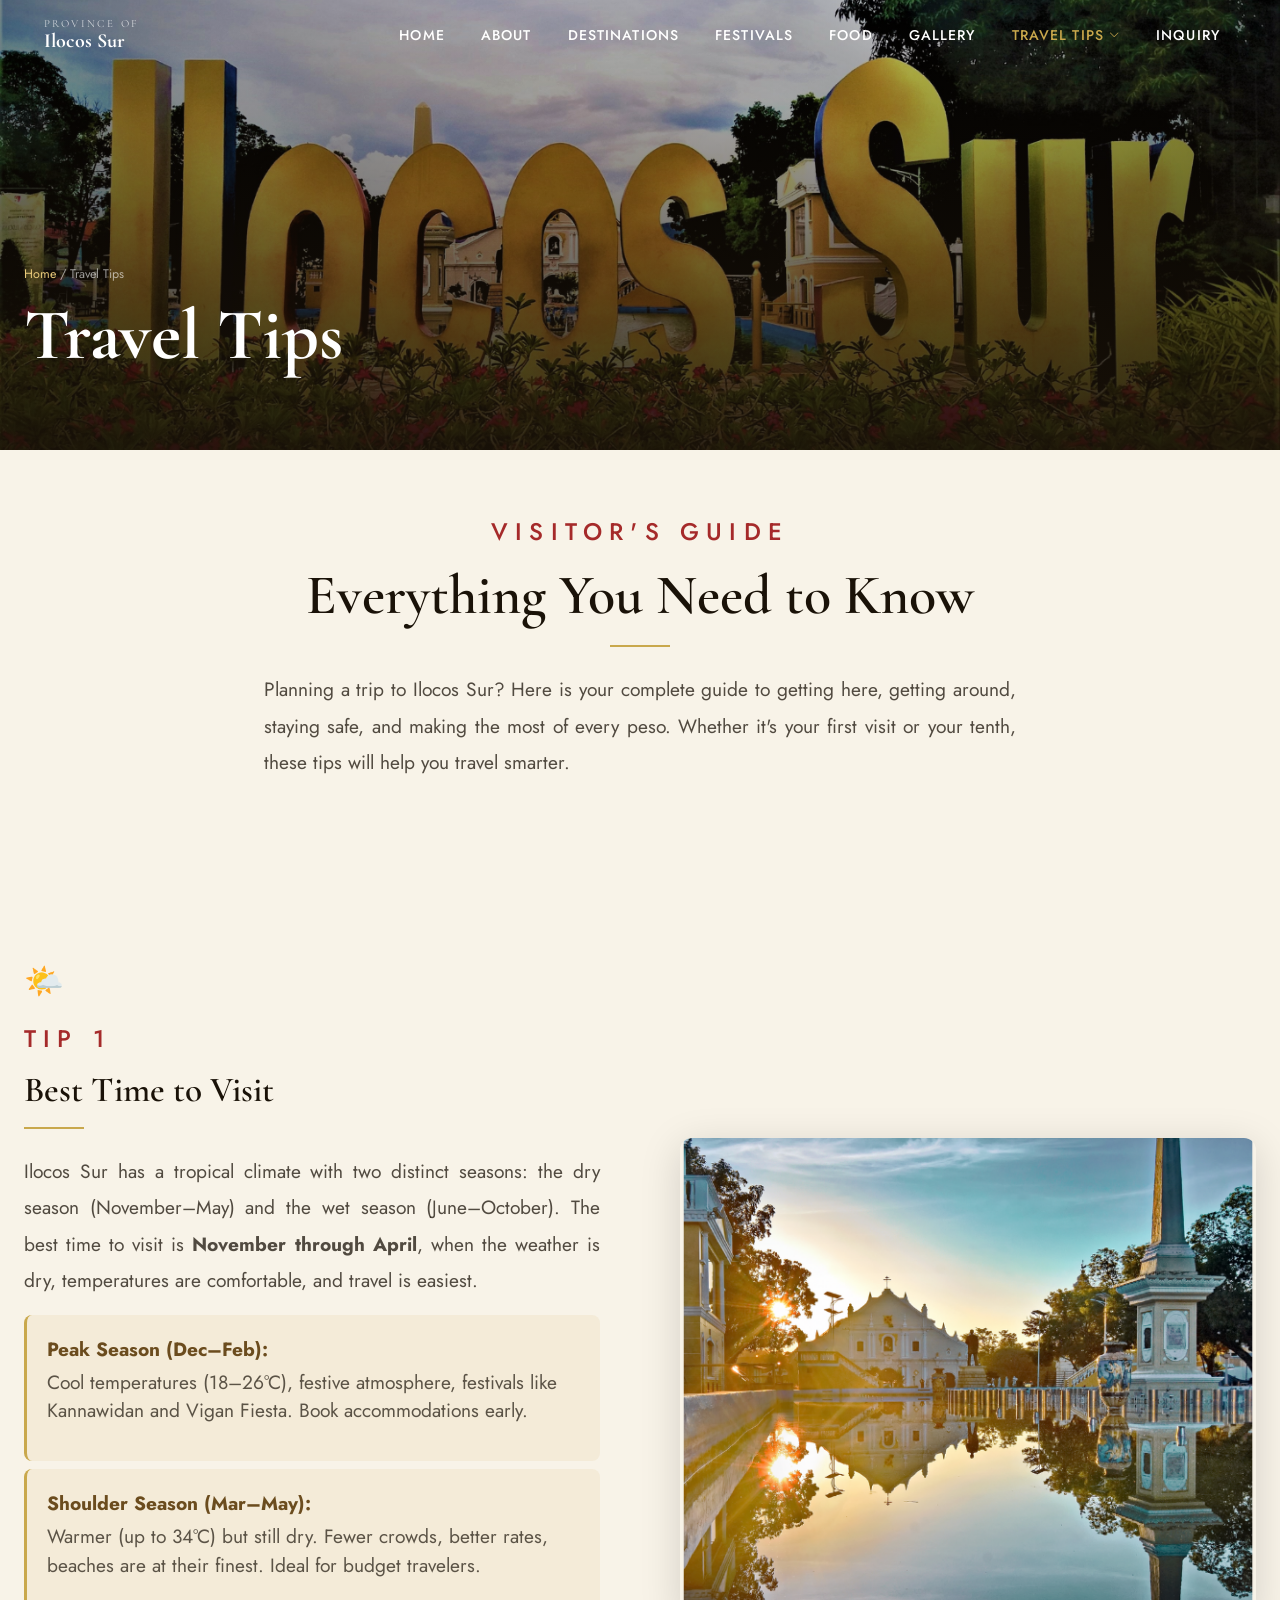
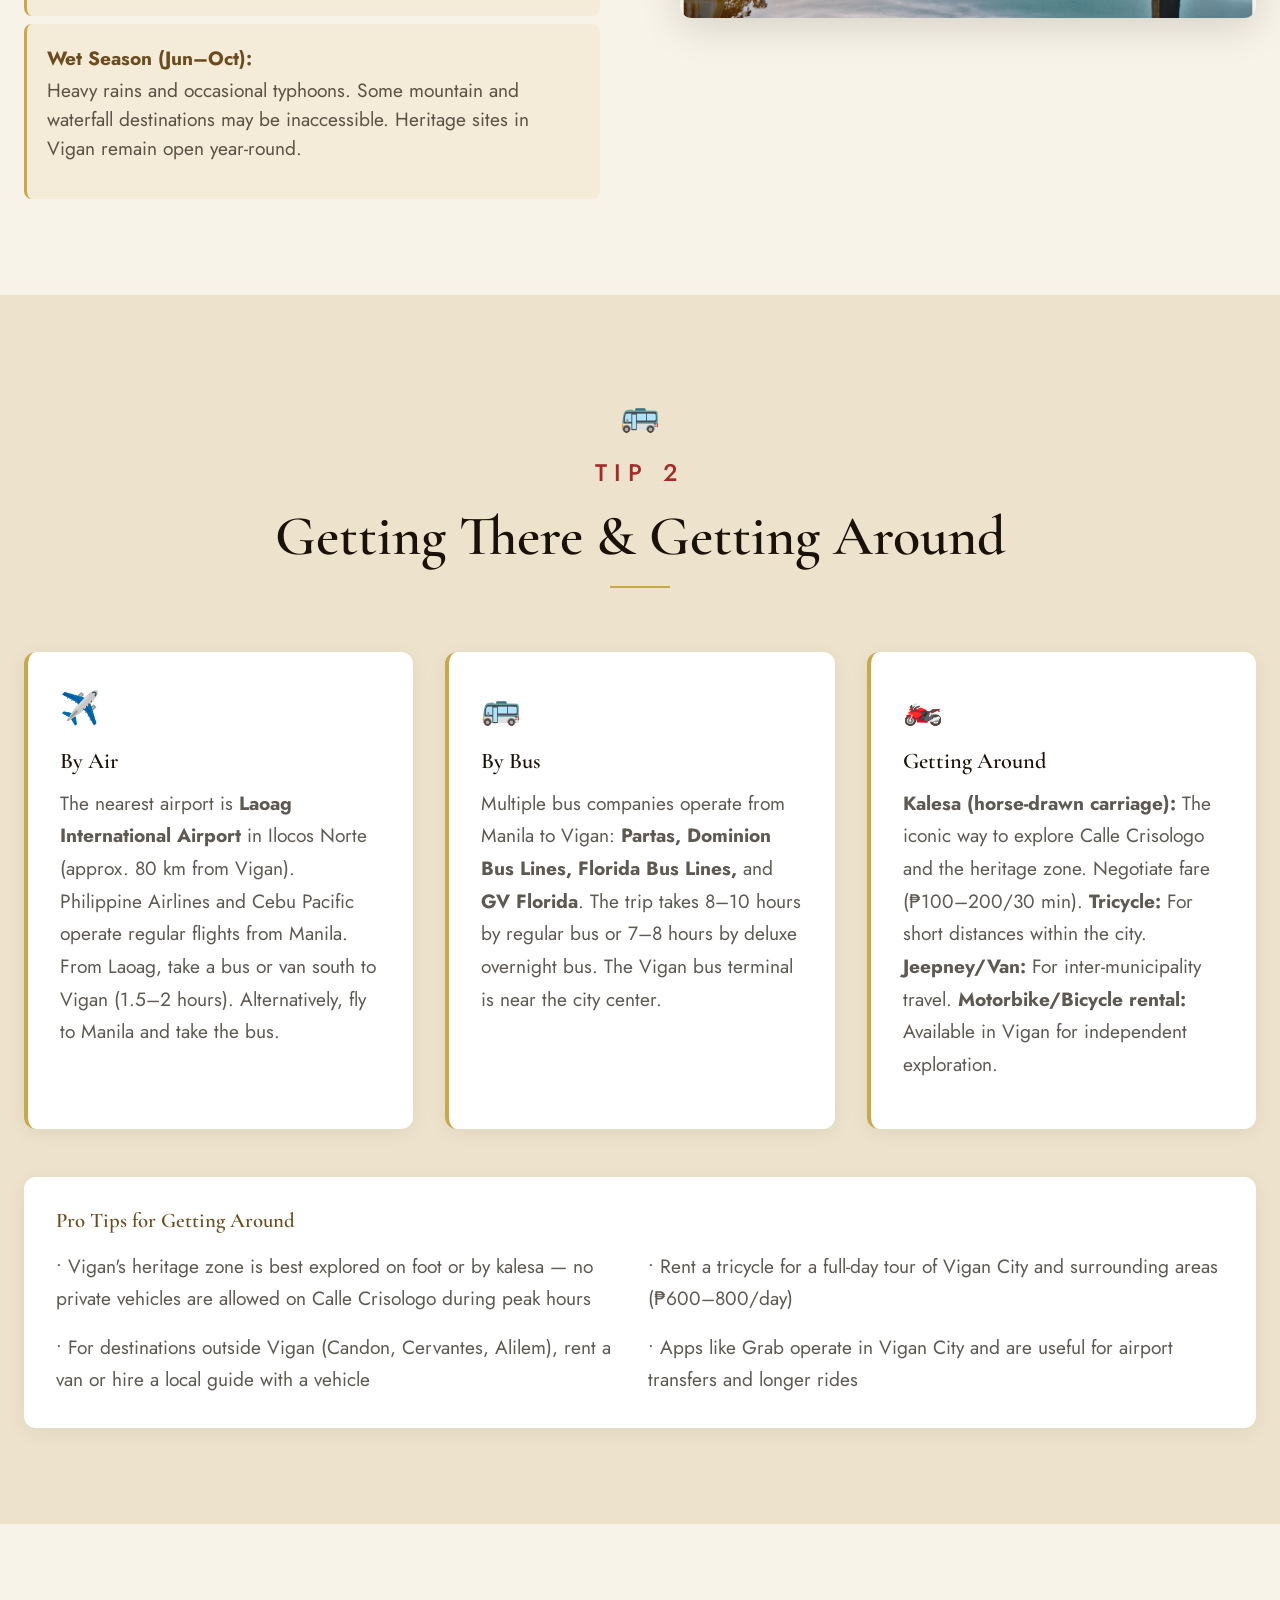
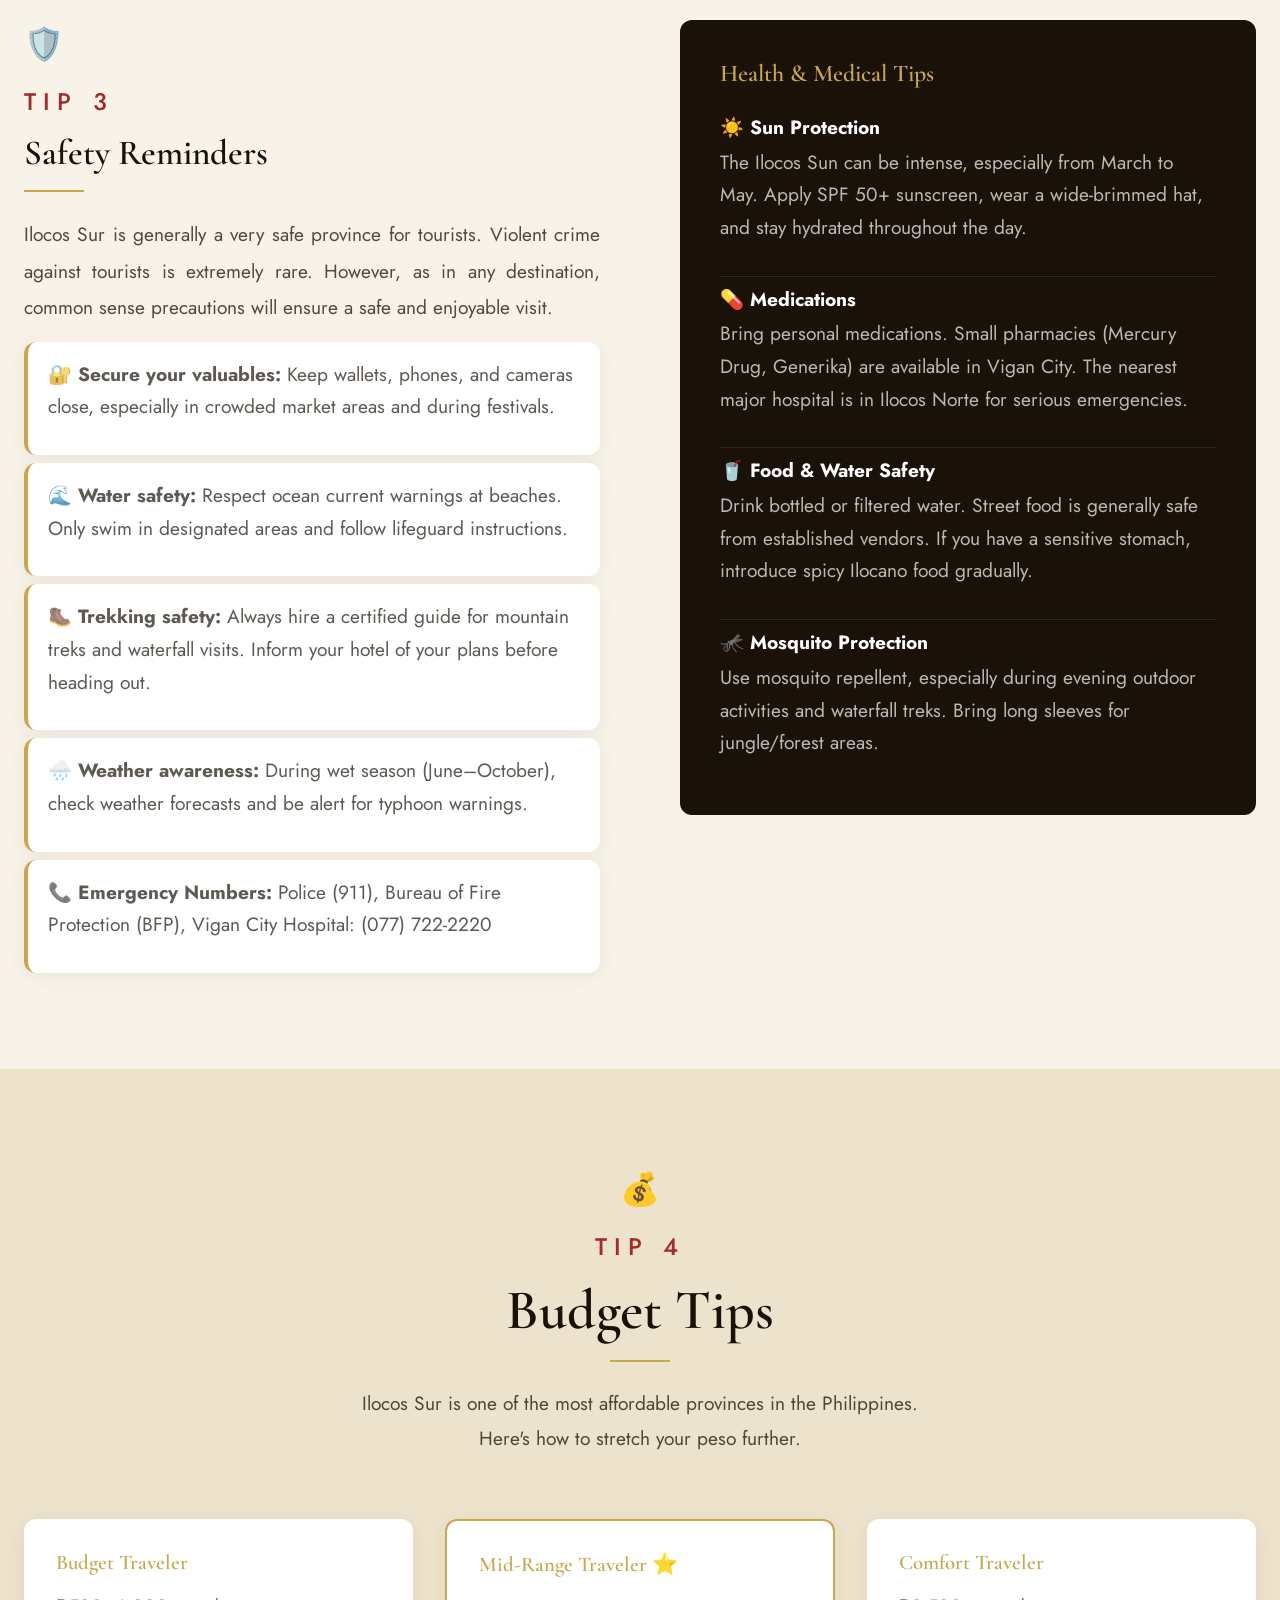
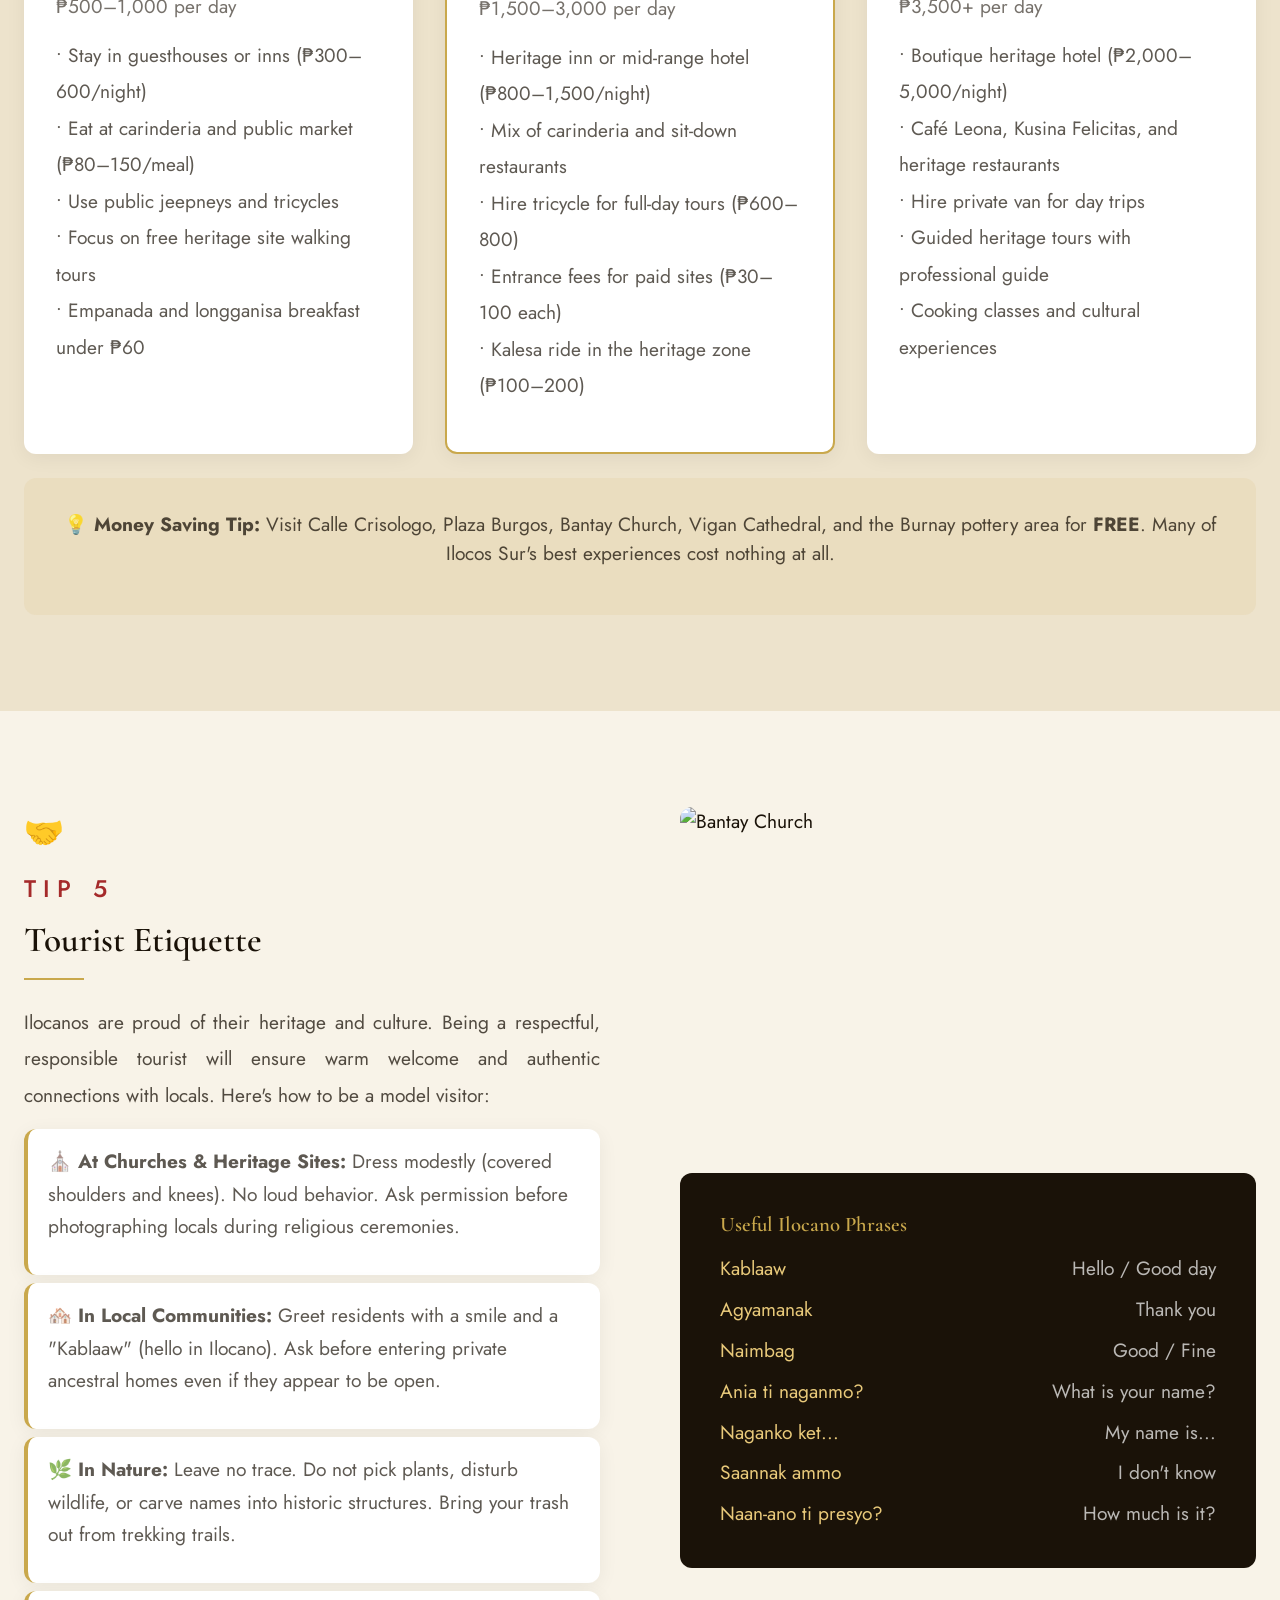
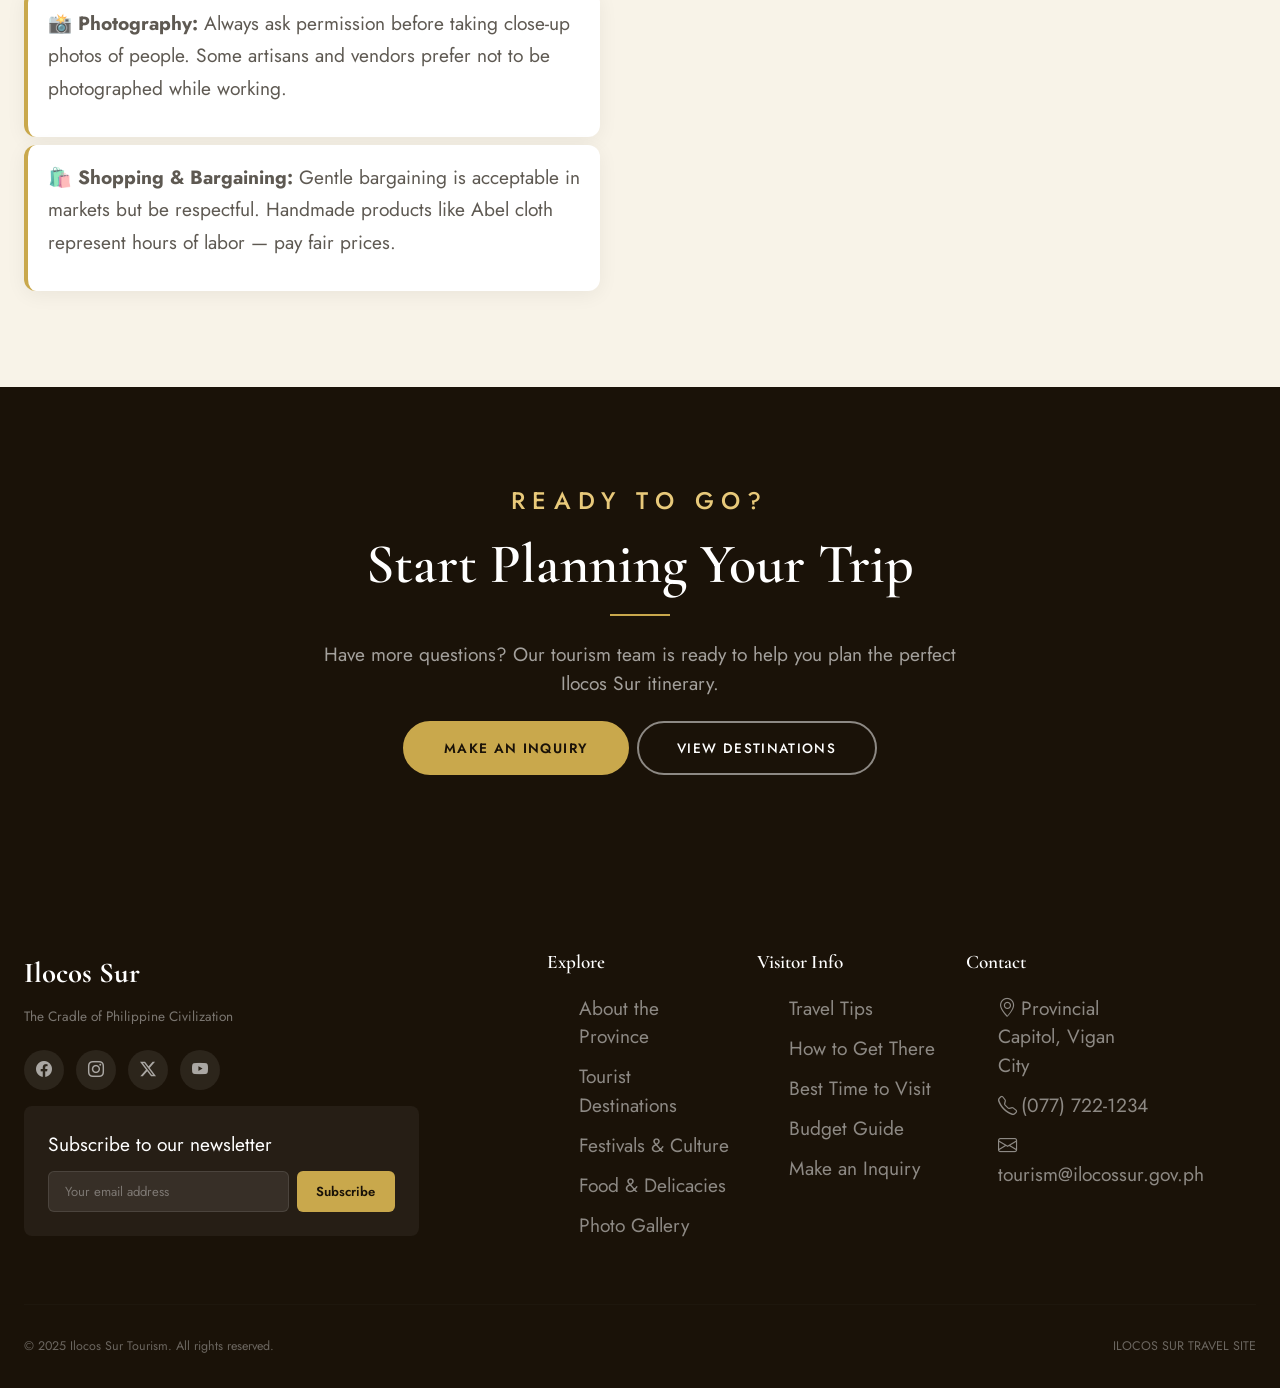
==== tips.html @ 6b186e4b "ilocos sur i love" ====
<!DOCTYPE html>
<html lang="en">
<head>
  <meta charset="UTF-8" />
  <meta name="viewport" content="width=device-width, initial-scale=1.0" />
  <title>Travel Tips — Ilocos Sur</title>
  <link rel="stylesheet" href="https://cdn.jsdelivr.net/npm/bootstrap@5.3.3/dist/css/bootstrap.min.css" />
  <link rel="stylesheet" href="https://cdn.jsdelivr.net/npm/bootstrap-icons@1.11.3/font/bootstrap-icons.min.css" />
  <link rel="stylesheet" href="css/style.css" />
</head>
<body>

  <div id="preloader">
    <div class="preloader-inner">
      <div class="preloader-logo">ILOCOS SUR</div>
      <div class="preloader-bar"><div class="preloader-fill"></div></div>
    </div>
  </div>

  <nav class="navbar-main scrolled">
    <div class="container-fluid">
      <a href="index.html" class="navbar-brand-wrap">
        <div class="nav-logo-text">
          <div class="province">Province of</div>
          <div class="name">Ilocos Sur</div>
        </div>
      </a>
      <div class="nav-links" id="nav-links">
        <div class="nav-item"><a href="index.html" class="nav-link">Home</a></div>
        <div class="nav-item"><a href="about.html" class="nav-link">About</a></div>
        <div class="nav-item"><a href="destinations.html" class="nav-link">Destinations</a></div>
        <div class="nav-item"><a href="festivals.html" class="nav-link">Festivals</a></div>
        <div class="nav-item"><a href="food.html" class="nav-link">Food</a></div>
        <div class="nav-item"><a href="gallery.html" class="nav-link">Gallery</a></div>
        <div class="nav-item">
          <a href="tips.html" class="nav-link active">Travel Tips <i class="bi bi-chevron-down nav-icon"></i></a>
          <div class="nav-dropdown">
            <a href="#best-time" class="nav-dropdown-item">Best Time to Visit</a>
            <a href="#transport" class="nav-dropdown-item">Transportation</a>
            <a href="#safety" class="nav-dropdown-item">Safety Reminders</a>
            <a href="#budget" class="nav-dropdown-item">Budget Tips</a>
            <a href="#etiquette" class="nav-dropdown-item">Tourist Etiquette</a>
          </div>
        </div>
        <div class="nav-item"><a href="inquiry.html" class="nav-link">Inquiry</a></div>
      </div>
      <button class="navbar-toggler" id="nav-toggler"><span></span><span></span><span></span></button>
    </div>
  </nav>
  <div class="nav-overlay" id="nav-overlay"></div>

  <div class="page-hero">
    <div class="page-hero-bg" style="background-image:url('images/travel.png')"></div>
    <div class="page-hero-overlay"></div>
    <div class="page-hero-content container">
      <div class="breadcrumb-nav"><a href="index.html">Home</a> / Travel Tips</div>
      <h1 class="page-hero-title">Travel Tips</h1>
    </div>
  </div>

  <section class="section-sm section-cream">
    <div class="container centered max-800 reveal">
      <p class="section-eyebrow">Visitor's Guide</p>
      <h2 class="section-title">Everything You Need to Know</h2>
      <div class="section-line"></div>
      <p class="body-text">
        Planning a trip to Ilocos Sur? Here is your complete guide to getting here, getting around, staying safe, and making the most of every peso. Whether it's your first visit or your tenth, these tips will help you travel smarter.
      </p>
    </div>
  </section>

  <section id="best-time" class="section section-cream">
    <div class="container">
      <div class="two-col two-col-wide">
        <div class="reveal">
          <div class="tip-icon">🌤️</div>
          <p class="section-eyebrow">Tip 1</p>
          <h2 class="section-title title-sm">Best Time to Visit</h2>
          <div class="section-line line-left"></div>
          <p class="body-text mb-3">
            Ilocos Sur has a tropical climate with two distinct seasons: the dry season (November–May) and the wet season (June–October). The best time to visit is <strong>November through April</strong>, when the weather is dry, temperatures are comfortable, and travel is easiest.
          </p>
          <div class="d-flex flex-column gap-2">
            <div class="season-item">
              <strong class="season-label">Peak Season (Dec–Feb):</strong>
              <p class="season-desc">Cool temperatures (18–26°C), festive atmosphere, festivals like Kannawidan and Vigan Fiesta. Book accommodations early.</p>
            </div>
            <div class="season-item">
              <strong class="season-label">Shoulder Season (Mar–May):</strong>
              <p class="season-desc">Warmer (up to 34°C) but still dry. Fewer crowds, better rates, beaches are at their finest. Ideal for budget travelers.</p>
            </div>
            <div class="season-item">
              <strong class="season-label">Wet Season (Jun–Oct):</strong>
              <p class="season-desc">Heavy rains and occasional typhoons. Some mountain and waterfall destinations may be inaccessible. Heritage sites in Vigan remain open year-round.</p>
            </div>
          </div>
        </div>
        <div class="reveal reveal-delay-1">
          <img src="images/heritage.png" alt="Vigan Heritage" class="card-img" style="height:480px">
        </div>
      </div>
    </div>
  </section>

  <section id="transport" class="section section-mid">
    <div class="container">
      <div class="section-header reveal">
        <div class="tip-icon">🚌</div>
        <p class="section-eyebrow">Tip 2</p>
        <h2 class="section-title">Getting There &amp; Getting Around</h2>
        <div class="section-line"></div>
      </div>
      <div class="grid-3 mb-5">
        <div class="tip-card reveal">
          <div class="tip-icon">✈️</div>
          <h4 class="tip-title">By Air</h4>
          <p class="tip-desc">The nearest airport is <strong>Laoag International Airport</strong> in Ilocos Norte (approx. 80 km from Vigan). Philippine Airlines and Cebu Pacific operate regular flights from Manila. From Laoag, take a bus or van south to Vigan (1.5–2 hours). Alternatively, fly to Manila and take the bus.</p>
        </div>
        <div class="tip-card reveal reveal-delay-1">
          <div class="tip-icon">🚌</div>
          <h4 class="tip-title">By Bus</h4>
          <p class="tip-desc">Multiple bus companies operate from Manila to Vigan: <strong>Partas, Dominion Bus Lines, Florida Bus Lines,</strong> and <strong>GV Florida</strong>. The trip takes 8–10 hours by regular bus or 7–8 hours by deluxe overnight bus. The Vigan bus terminal is near the city center.</p>
        </div>
        <div class="tip-card reveal reveal-delay-2">
          <div class="tip-icon">🏍️</div>
          <h4 class="tip-title">Getting Around</h4>
          <p class="tip-desc"><strong>Kalesa (horse-drawn carriage):</strong> The iconic way to explore Calle Crisologo and the heritage zone. Negotiate fare (₱100–200/30 min). <strong>Tricycle:</strong> For short distances within the city. <strong>Jeepney/Van:</strong> For inter-municipality travel. <strong>Motorbike/Bicycle rental:</strong> Available in Vigan for independent exploration.</p>
        </div>
      </div>
      <div class="pro-box reveal">
        <h4 class="pro-title">Pro Tips for Getting Around</h4>
        <div class="pro-grid">
          <div>• Vigan's heritage zone is best explored on foot or by kalesa — no private vehicles are allowed on Calle Crisologo during peak hours</div>
          <div>• Rent a tricycle for a full-day tour of Vigan City and surrounding areas (₱600–800/day)</div>
          <div>• For destinations outside Vigan (Candon, Cervantes, Alilem), rent a van or hire a local guide with a vehicle</div>
          <div>• Apps like Grab operate in Vigan City and are useful for airport transfers and longer rides</div>
        </div>
      </div>
    </div>
  </section>

  <section id="safety" class="section section-cream">
    <div class="container">
      <div class="two-col two-col-wide two-col-start">
        <div class="reveal">
          <div class="tip-icon">🛡️</div>
          <p class="section-eyebrow">Tip 3</p>
          <h2 class="section-title title-sm">Safety Reminders</h2>
          <div class="section-line line-left"></div>
          <p class="body-text mb-3">
            Ilocos Sur is generally a very safe province for tourists. Violent crime against tourists is extremely rare. However, as in any destination, common sense precautions will ensure a safe and enjoyable visit.
          </p>
          <div class="d-flex flex-column gap-2">
            <div class="tip-card tip-sm"><p class="body-text-sm"><strong>🔐 Secure your valuables:</strong> Keep wallets, phones, and cameras close, especially in crowded market areas and during festivals.</p></div>
            <div class="tip-card tip-sm"><p class="body-text-sm"><strong>🌊 Water safety:</strong> Respect ocean current warnings at beaches. Only swim in designated areas and follow lifeguard instructions.</p></div>
            <div class="tip-card tip-sm"><p class="body-text-sm"><strong>🥾 Trekking safety:</strong> Always hire a certified guide for mountain treks and waterfall visits. Inform your hotel of your plans before heading out.</p></div>
            <div class="tip-card tip-sm"><p class="body-text-sm"><strong>🌧️ Weather awareness:</strong> During wet season (June–October), check weather forecasts and be alert for typhoon warnings.</p></div>
            <div class="tip-card tip-sm"><p class="body-text-sm"><strong>📞 Emergency Numbers:</strong> Police (911), Bureau of Fire Protection (BFP), Vigan City Hospital: (077) 722-2220</p></div>
          </div>
        </div>
        <div class="reveal reveal-delay-1">
          <div class="dark-panel">
            <h4 class="panel-title">Health &amp; Medical Tips</h4>
            <div class="d-flex flex-column gap-2">
              <div class="health-item">
                <strong class="health-label">☀️ Sun Protection</strong>
                <p class="body-text-white mt-1">The Ilocos Sun can be intense, especially from March to May. Apply SPF 50+ sunscreen, wear a wide-brimmed hat, and stay hydrated throughout the day.</p>
              </div>
              <div class="health-item">
                <strong class="health-label">💊 Medications</strong>
                <p class="body-text-white mt-1">Bring personal medications. Small pharmacies (Mercury Drug, Generika) are available in Vigan City. The nearest major hospital is in Ilocos Norte for serious emergencies.</p>
              </div>
              <div class="health-item">
                <strong class="health-label">🥤 Food &amp; Water Safety</strong>
                <p class="body-text-white mt-1">Drink bottled or filtered water. Street food is generally safe from established vendors. If you have a sensitive stomach, introduce spicy Ilocano food gradually.</p>
              </div>
              <div class="health-item">
                <strong class="health-label">🦟 Mosquito Protection</strong>
                <p class="body-text-white mt-1">Use mosquito repellent, especially during evening outdoor activities and waterfall treks. Bring long sleeves for jungle/forest areas.</p>
              </div>
            </div>
          </div>
        </div>
      </div>
    </div>
  </section>

  <section id="budget" class="section section-mid">
    <div class="container">
      <div class="section-header reveal">
        <div class="tip-icon">💰</div>
        <p class="section-eyebrow">Tip 4</p>
        <h2 class="section-title">Budget Tips</h2>
        <div class="section-line"></div>
        <p class="section-desc">Ilocos Sur is one of the most affordable provinces in the Philippines. Here's how to stretch your peso further.</p>
      </div>
      <div class="grid-3 mb-4">
        <div class="budget-card reveal">
          <h4 class="budget-title">Budget Traveler</h4>
          <p class="budget-price">₱500–1,000 per day</p>
          <ul class="budget-list">
            <li>• Stay in guesthouses or inns (₱300–600/night)</li>
            <li>• Eat at carinderia and public market (₱80–150/meal)</li>
            <li>• Use public jeepneys and tricycles</li>
            <li>• Focus on free heritage site walking tours</li>
            <li>• Empanada and longganisa breakfast under ₱60</li>
          </ul>
        </div>
        <div class="budget-card budget-featured reveal reveal-delay-1">
          <h4 class="budget-title">Mid-Range Traveler ⭐</h4>
          <p class="budget-price">₱1,500–3,000 per day</p>
          <ul class="budget-list">
            <li>• Heritage inn or mid-range hotel (₱800–1,500/night)</li>
            <li>• Mix of carinderia and sit-down restaurants</li>
            <li>• Hire tricycle for full-day tours (₱600–800)</li>
            <li>• Entrance fees for paid sites (₱30–100 each)</li>
            <li>• Kalesa ride in the heritage zone (₱100–200)</li>
          </ul>
        </div>
        <div class="budget-card reveal reveal-delay-2">
          <h4 class="budget-title">Comfort Traveler</h4>
          <p class="budget-price">₱3,500+ per day</p>
          <ul class="budget-list">
            <li>• Boutique heritage hotel (₱2,000–5,000/night)</li>
            <li>• Café Leona, Kusina Felicitas, and heritage restaurants</li>
            <li>• Hire private van for day trips</li>
            <li>• Guided heritage tours with professional guide</li>
            <li>• Cooking classes and cultural experiences</li>
          </ul>
        </div>
      </div>
      <div class="gold-note reveal">
        <p><strong>💡 Money Saving Tip:</strong> Visit Calle Crisologo, Plaza Burgos, Bantay Church, Vigan Cathedral, and the Burnay pottery area for <strong>FREE</strong>. Many of Ilocos Sur's best experiences cost nothing at all.</p>
      </div>
    </div>
  </section>

  <section id="etiquette" class="section section-cream">
    <div class="container">
      <div class="two-col two-col-wide two-col-start">
        <div class="reveal">
          <div class="tip-icon">🤝</div>
          <p class="section-eyebrow">Tip 5</p>
          <h2 class="section-title title-sm">Tourist Etiquette</h2>
          <div class="section-line line-left"></div>
          <p class="body-text mb-3">
            Ilocanos are proud of their heritage and culture. Being a respectful, responsible tourist will ensure warm welcome and authentic connections with locals. Here's how to be a model visitor:
          </p>
          <div class="d-flex flex-column gap-2">
            <div class="tip-card tip-sm"><p class="body-text-sm"><strong>⛪ At Churches &amp; Heritage Sites:</strong> Dress modestly (covered shoulders and knees). No loud behavior. Ask permission before photographing locals during religious ceremonies.</p></div>
            <div class="tip-card tip-sm"><p class="body-text-sm"><strong>🏘️ In Local Communities:</strong> Greet residents with a smile and a "Kablaaw" (hello in Ilocano). Ask before entering private ancestral homes even if they appear to be open.</p></div>
            <div class="tip-card tip-sm"><p class="body-text-sm"><strong>🌿 In Nature:</strong> Leave no trace. Do not pick plants, disturb wildlife, or carve names into historic structures. Bring your trash out from trekking trails.</p></div>
            <div class="tip-card tip-sm"><p class="body-text-sm"><strong>📸 Photography:</strong> Always ask permission before taking close-up photos of people. Some artisans and vendors prefer not to be photographed while working.</p></div>
            <div class="tip-card tip-sm"><p class="body-text-sm"><strong>🛍️ Shopping &amp; Bargaining:</strong> Gentle bargaining is acceptable in markets but be respectful. Handmade products like Abel cloth represent hours of labor — pay fair prices.</p></div>
          </div>
        </div>
        <div class="reveal reveal-delay-1">
          <img src="images/bantay-church.jpg" alt="Bantay Church" class="card-img-sm mb-3" style="border-radius:var(--radius);height:350px;object-fit:cover;">
          <div class="dark-panel">
            <h4 class="panel-title-sm">Useful Ilocano Phrases</h4>
            <div class="phrase-grid">
              <div class="phrase-row"><span class="phrase-word">Kablaaw</span><span>Hello / Good day</span></div>
              <div class="phrase-row"><span class="phrase-word">Agyamanak</span><span>Thank you</span></div>
              <div class="phrase-row"><span class="phrase-word">Naimbag</span><span>Good / Fine</span></div>
              <div class="phrase-row"><span class="phrase-word">Ania ti naganmo?</span><span>What is your name?</span></div>
              <div class="phrase-row"><span class="phrase-word">Naganko ket...</span><span>My name is...</span></div>
              <div class="phrase-row"><span class="phrase-word">Saannak ammo</span><span>I don't know</span></div>
              <div class="phrase-row"><span class="phrase-word">Naan-ano ti presyo?</span><span>How much is it?</span></div>
            </div>
          </div>
        </div>
      </div>
    </div>
  </section>

  <section class="section section-dark">
    <div class="container centered max-700 reveal">
      <p class="section-eyebrow eyebrow-light">Ready to Go?</p>
      <h2 class="section-title title-white">Start Planning Your Trip</h2>
      <div class="section-line"></div>
      <p class="desc-white mb-4">Have more questions? Our tourism team is ready to help you plan the perfect Ilocos Sur itinerary.</p>
      <div class="d-flex gap-2 justify-content-center flex-wrap">
        <a href="inquiry.html" class="btn-gold">Make an Inquiry</a>
        <a href="destinations.html" class="btn-outline">View Destinations</a>
      </div>
    </div>
  </section>

  <footer class="footer">
    <div class="container">
      <div class="row g-4 mb-5">
        <div class="col-lg-4">
          <div class="footer-logo">Ilocos Sur</div>
          <p class="footer-tagline">The Cradle of Philippine Civilization</p>
          <div class="footer-social mb-3">
            <a href="https://www.facebook.com/ThePGIS1818/" aria-label="Facebook"><i class="bi bi-facebook"></i></a>
            <a href="https://www.instagram.com/explore/locations/256349588/welcome-to-ilocos-sur/" aria-label="Instagram"><i class="bi bi-instagram"></i></a>
            <a href="https://x.com/gmanews/status/1958445301339238575" aria-label="Twitter"><i class="bi bi-twitter-x"></i></a>
            <a href="https://www.youtube.com/@ThePGIS1818" aria-label="YouTube"><i class="bi bi-youtube"></i></a>
          </div>
          <div class="footer-newsletter">
            <p class="footer-newsletter-title">Subscribe to our newsletter</p>
            <div class="newsletter-form">
              <input type="email" class="newsletter-input" placeholder="Your email address">
              <button class="newsletter-btn">Subscribe</button>
            </div>
          </div>
        </div>
        <div class="col-6 col-lg-2 offset-lg-1">
          <h4 class="footer-heading">Explore</h4>
          <ul class="footer-links">
            <li><a href="about.html">About the Province</a></li>
            <li><a href="destinations.html">Tourist Destinations</a></li>
            <li><a href="festivals.html">Festivals &amp; Culture</a></li>
            <li><a href="food.html">Food &amp; Delicacies</a></li>
            <li><a href="gallery.html">Photo Gallery</a></li>
          </ul>
        </div>
        <div class="col-6 col-lg-2">
          <h4 class="footer-heading">Visitor Info</h4>
          <ul class="footer-links">
            <li><a href="tips.html">Travel Tips</a></li>
            <li><a href="tips.html#transport">How to Get There</a></li>
            <li><a href="tips.html#best-time">Best Time to Visit</a></li>
            <li><a href="tips.html#budget">Budget Guide</a></li>
            <li><a href="inquiry.html">Make an Inquiry</a></li>
          </ul>
        </div>
        <div class="col-lg-2">
          <h4 class="footer-heading">Contact</h4>
          <ul class="footer-links">
            <li><a href="#"><i class="bi bi-geo-alt me-1"></i>Provincial Capitol, Vigan City</a></li>
            <li><a href="tel:+637712234"><i class="bi bi-telephone me-1"></i>(077) 722-1234</a></li>
            <li><a href="mailto:tourism@ilocossur.gov.ph"><i class="bi bi-envelope me-1"></i>tourism@ilocossur.gov.ph</a></li>
          </ul>
        </div>
      </div>
      <hr class="footer-divider">
      <div class="footer-bottom">
        <span>© 2025 Ilocos Sur Tourism. All rights reserved.</span>
        <span>ILOCOS SUR TRAVEL SITE</span>
      </div>
    </div>
</footer>

  <button id="back-to-top"><i class="bi bi-arrow-up"></i></button>
  <script src="https://cdn.jsdelivr.net/npm/bootstrap@5.3.3/dist/js/bootstrap.bundle.min.js"></script>
  <script src="js/script.js"></script>
</body>
</html>
---- css/style.css ----
@import url('https://fonts.googleapis.com/css2?family=Cormorant+Garamond:ital,wght@0,300;0,400;0,600;0,700;1,300;1,400;1,700&family=Jost:wght@300;400;500;600&display=swap');

:root {
  --gold: #c9a84c;
  --gold-light: #e8c97a;
  --dark: #1a1208;
  --dark-mid: #2e2010;
  --cream: #f8f3e8;
  --cream-mid: #ede3cc;
  --brown: #6b4c1e;
  --white: #ffffff;
  --shadow: 0 8px 40px rgba(0,0,0,0.15);
  --radius: 12px;
  --transition: all 0.35s cubic-bezier(0.4, 0, 0.2, 1);
}

*, *::before, *::after { box-sizing: border-box; margin: 0; padding: 0; }
html { scroll-behavior: smooth; }
body {
  font-family: 'Jost', sans-serif;
  font-size: 1.2rem;
  background: var(--cream);
  color: var(--dark);
  overflow-x: hidden;
}

h1, h2, h3, h4, h5 {
  font-family: 'Cormorant Garamond', serif;
  font-weight: 600;
  line-height: 1.2;
}
a { text-decoration: none; color: inherit; }
img { max-width: 100%; height: auto; display: block; }
ul { list-style: none; }

.hero-video {
  position: absolute;
  top: 0;
  left: 0;
  width: 100%;
  height: 100%;
  object-fit: cover;
  z-index: 0;
}

/* --- Preloader --- */
#preloader {
  position: fixed; inset: 0;
  background: var(--dark);
  display: flex; align-items: center; justify-content: center;
  z-index: 9999;
  transition: opacity 0.6s ease, visibility 0.6s ease;
}
#preloader.hidden { opacity: 0; visibility: hidden; pointer-events: none; }
.preloader-inner { text-align: center; color: var(--gold); }
.preloader-logo {
  font-family: 'Cormorant Garamond', serif;
  font-size: 2.5rem;
  letter-spacing: 0.2em;
  animation: pulse 1.5s ease-in-out infinite;
}
.preloader-bar {
  width: 200px; height: 2px;
  background: rgba(201,168,76,0.3);
  margin: 1rem auto 0;
  border-radius: 1px;
  overflow: hidden;
}
.preloader-fill {
  height: 100%;
  background: var(--gold);
  animation: fillBar 1.5s ease-in-out forwards;
}
@keyframes pulse { 0%,100%{opacity:1} 50%{opacity:0.4} }
@keyframes fillBar { from{width:0} to{width:100%} }

/* ============================================
   NAVBAR
============================================ */
.navbar-main {
  position: fixed; top: 0; left: 0; right: 0;
  z-index: 1000;
  padding: 1rem 2rem;
  transition: var(--transition);
  background: transparent;
}
.navbar-main.scrolled {
  background: rgba(26,18,8,0.95);
  backdrop-filter: blur(12px);
  padding: 0.6rem 2rem;
  box-shadow: 0 4px 30px rgba(0,0,0,0.3);
}
.navbar-main .container-fluid {
  display: flex; align-items: center; justify-content: space-between;
  max-width: 1400px; margin: 0 auto;
}

.navbar-brand-wrap {
  display: flex;
  align-items: center;
  gap: 0.75rem;
  text-decoration: none;
}
.nav-seal {
  width: 46px; height: 46px;
  object-fit: contain;
  filter: drop-shadow(0 0 6px rgba(201,168,76,0.5));
  flex-shrink: 0;
  order: 2;
}
.nav-logo-text {
  font-family: 'Cormorant Garamond', serif;
  color: var(--white);
  line-height: 1.1;
  order: 1;
}
.nav-logo-text .province {
  font-size: 0.68rem;
  letter-spacing: 0.22em;
  text-transform: uppercase;
  opacity: 0.7;
  display: block;
}
.nav-logo-text .name {
  font-size: 1.25rem;
  font-weight: 700;
  display: block;
}

.nav-links { display: flex; align-items: center; gap: 0.25rem; }
.nav-links .nav-item { position: relative; }
.nav-links .nav-link {
  color: var(--white);
  font-size: 0.88rem;
  font-weight: 500;
  letter-spacing: 0.08em;
  text-transform: uppercase;
  padding: 0.55rem 1rem;
  border-radius: 4px;
  transition: var(--transition);
  display: flex; align-items: center; gap: 5px;
}
.nav-links .nav-link:hover { color: var(--gold); }
.nav-links .nav-link.active { color: var(--gold); }
.nav-icon { font-size: 0.65rem; }

.nav-dropdown {
  position: absolute; top: calc(100% + 8px); left: 0;
  background: rgba(26,18,8,0.98);
  backdrop-filter: blur(16px);
  -webkit-backdrop-filter: blur(16px);
  border: 1px solid rgba(201,168,76,0.25);
  border-radius: var(--radius);
  min-width: 230px;
  padding: 0.75rem;
  opacity: 0; visibility: hidden;
  transform: translateY(-10px);
  transition: var(--transition);
  z-index: 9999;
  pointer-events: none;
}
.nav-item:hover .nav-dropdown,
.nav-item:focus-within .nav-dropdown {
  opacity: 1;
  visibility: visible;
  transform: translateY(0);
  pointer-events: all;
}
.nav-dropdown .nav-dropdown-item {
  color: rgba(255,255,255,0.8);
  font-size: 1rem;
  padding: 0.65rem 1.1rem;
  border-radius: 7px;
  transition: var(--transition);
  display: block;
  text-decoration: none;
  white-space: nowrap;
  letter-spacing: 0.03em;
}
.nav-dropdown .nav-dropdown-item:hover {
  background: rgba(201,168,76,0.18);
  color: var(--gold);
  padding-left: 1.4rem;
}

.navbar-toggler {
  display: none;
  background: none; border: none;
  cursor: pointer;
  flex-direction: column; gap: 5px;
  padding: 4px;
}
.navbar-toggler span {
  width: 24px; height: 2px;
  background: var(--white);
  display: block;
  transition: var(--transition);
}

/* ============================================
   HERO
============================================ */
.hero {
  position: relative;
  height: 100vh; min-height: 650px;
  overflow: hidden;
  display: flex; align-items: center; justify-content: center;
}
.hero-bg {
  position: absolute; inset: 0;
  background: linear-gradient(135deg, #1a1208 0%, #3a2810 100%);
}
.hero-overlay {
  position: absolute; inset: 0;
  background: linear-gradient(to bottom, rgba(0,0,0,0.15) 0%, rgba(0,0,0,0.65) 100%);
}
.hero-content {
  position: relative; z-index: 2;
  text-align: center;
  color: var(--white);
  padding: 2rem;
  max-width: 900px;
  animation: heroFadeIn 1.2s ease 0.3s both;
}
@keyframes heroFadeIn { from{opacity:0;transform:translateY(40px)} to{opacity:1;transform:translateY(0)} }

.hero-eyebrow {
  font-family: 'Jost', sans-serif;
  font-size: 1.5rem;
  letter-spacing: 0.42em;
  text-transform: uppercase;
  color: var(--gold-light);
  margin-bottom: 1.2rem;
  opacity: 0.9;
}

.hero-title {
  font-family: 'Cormorant Garamond', serif;
  line-height: 0.9;
  margin-bottom: 1.5rem;
  display: flex;
  flex-direction: column;
  align-items: center;
  gap: 0;
}
.hero-title .word-ilocos {
  font-size: clamp(4rem, 10vw, 11rem);
  font-weight: 300;
  letter-spacing: 0.12em;
  color: var(--white);
  text-transform: uppercase;
  font-style: normal;
  display: block;
  line-height: 1;
}
.hero-title .word-sur {
  font-size: clamp(5.5rem, 15vw, 12rem);
  font-weight: 700;
  font-style: italic;
  color: var(--gold-light);
  display: block;
  line-height: 0.88;
  text-shadow: 0 0 120px rgba(232,201,122,0.35), 0 4px 40px rgba(0,0,0,0.4);
  letter-spacing: -0.01em;
}

.hero-sub {
  font-family: 'Cormorant Garamond', serif;
  font-size: clamp(2rem, 2.5vw, 2rem);
  font-weight: 400;
  font-style: italic;
  color: white;
  opacity: 0.9;
  margin-bottom: 2.8rem;
  letter-spacing: 0.04em;
}

/* --- Buttons --- */
.btn-gold {
  display: inline-block;
  background: var(--gold);
  color: var(--dark);
  font-family: 'Jost', sans-serif;
  font-size: 0.85rem;
  font-weight: 600;
  letter-spacing: 0.1em;
  text-transform: uppercase;
  padding: 0.9rem 2.4rem;
  border-radius: 50px;
  border: 2px solid var(--gold);
  cursor: pointer;
  transition: var(--transition);
  text-decoration: none;
}
.btn-gold:hover {
  background: transparent;
  color: var(--gold);
  transform: translateY(-2px);
  box-shadow: 0 8px 25px rgba(201,168,76,0.4);
}
.btn-outline {
  display: inline-block;
  background: transparent;
  color: var(--white);
  font-family: 'Jost', sans-serif;
  font-size: 0.85rem;
  font-weight: 500;
  letter-spacing: 0.1em;
  text-transform: uppercase;
  padding: 0.9rem 2.4rem;
  border-radius: 50px;
  border: 2px solid rgba(255,255,255,0.5);
  cursor: pointer;
  transition: var(--transition);
}
.btn-outline:hover { border-color: var(--gold); color: var(--gold); }
.btn-dark {
  display: inline-block;
  background: var(--dark);
  color: var(--white);
  font-family: 'Jost', sans-serif;
  font-size: 0.85rem;
  font-weight: 500;
  letter-spacing: 0.1em;
  text-transform: uppercase;
  padding: 0.75rem 2rem;
  border-radius: 50px;
  border: 2px solid var(--dark);
  cursor: pointer;
  transition: var(--transition);
}
.btn-dark:hover { background: var(--gold); border-color: var(--gold); color: var(--dark); }
.btn-full { width: 100%; text-align: center; border: none; font-size: 0.95rem; padding: 1rem; }

/* --- Sections --- */
.section { padding: 6rem 0; }
.section-sm { padding: 4rem 0; }
.section-dark { background: var(--dark); color: var(--white); }
.section-cream { background: var(--cream); }
.section-mid { background: var(--cream-mid); }

.section-header { text-align: center; margin-bottom: 4rem; }
.section-eyebrow {
  font-size: 1.5rem;
  letter-spacing: 0.3em;
  text-transform: uppercase;
  color: brown;
  margin-bottom: 0.75rem;
  font-weight: 500;
}
.eyebrow-light { color: var(--gold-light); }
.section-title {
  font-family: 'Cormorant Garamond', serif;
  font-size: clamp(2rem, 5vw, 3.5rem);
  font-weight: 600;
  margin-bottom: 1rem;
}
.title-sm { font-size: 2.2rem; }
.title-md { font-size: 2.5rem; }
.title-lg { font-size: 2rem; }
.title-white { color: var(--white); }
.section-line {
  width: 60px; height: 2px;
  background: var(--gold);
  margin: 0 auto 1.5rem;
}
.line-left { margin: 0 0 1.5rem; }
.section-desc {
  font-size: 1.2rem;
  line-height: 1.8;
  opacity: 0.75;
  max-width: 600px;
  margin: 0 auto;
}
.desc-white { color: rgba(255,255,255,0.6); opacity: 1; }

/* --- Destination Cards --- */
.destination-card-col {
  display: flex;
  flex-direction: column;
}
.destination-card {
  border-radius: var(--radius);
  overflow: hidden;
  background: var(--white);
  box-shadow: 0 4px 20px rgba(0,0,0,0.08);
  transition: var(--transition);
  display: flex;
  flex-direction: column;
  height: 100%;
}
.destination-card:hover {
  transform: translateY(-8px);
  box-shadow: 0 20px 50px rgba(0,0,0,0.15);
}
.destination-image {
  position: relative;
  overflow: hidden;
  height: 230px;
  flex-shrink: 0;
}
.destination-image img {
  width: 100%;
  height: 100%;
  object-fit: cover;
  transition: transform 0.6s ease;
}
.destination-card:hover .destination-image img {
  transform: scale(1.08);
}
.destination-badge {
  position: absolute;
  top: 1rem;
  left: 1rem;
  background: var(--gold);
  color: var(--dark);
  font-size: 0.7rem;
  font-weight: 600;
  letter-spacing: 0.1em;
  text-transform: uppercase;
  padding: 0.25rem 0.7rem;
  border-radius: 20px;
}
.destination-content {
  padding: 1.5rem;
  display: flex;
  flex-direction: column;
  flex: 1;
}
.destination-title {
  font-family: 'Cormorant Garamond', serif;
  font-size: 1.7rem;
  font-weight: 600;
  margin-bottom: 0.3rem;
}
.destination-location {
  color: var(--brown);
  margin-bottom: 0.75rem;
  display: flex;
  align-items: center;
  gap: 4px;
}
.destination-description {
  line-height: 1.7;
  color: rgba(26,18,8,0.7);
  margin-bottom: 1rem;
  text-align: justify;
}
.destination-meta {
  display: flex;
  flex-direction: column;
  gap: 0.3rem;
  margin-bottom: 0.85rem;
}
.destination-meta span,
.destination-meta-item {
  color: var(--brown);
  display: flex;
  align-items: center;
  gap: 5px;
  font-size: 1rem;
}
.destination-meta span i,
.destination-meta-item i {
  font-size: 0.75rem;
}
.destination-footer {
  margin-top: auto;
  padding-top: 1rem;
  border-top: 1px solid var(--cream-mid);
}

/* --- Festival Cards --- */
.festival-card {
  border-radius: var(--radius); overflow: hidden;
  position: relative; height: 420px; cursor: pointer;
}
.festival-card img { width: 100%; height: 100%; object-fit: cover; transition: transform 0.6s ease; }
.festival-card:hover img { transform: scale(1.05); }
.festival-card-overlay {
  position: absolute; inset: 0;
  background: linear-gradient(to top, rgba(26,18,8,0.9) 0%, transparent 60%);
  padding: 2rem;
  display: flex; flex-direction: column; justify-content: flex-end;
}
.festival-month { font-size: 0.75rem; letter-spacing: 0.2em; text-transform: uppercase; color: var(--gold-light); margin-bottom: 0.5rem; }
.festival-name { font-family: 'Cormorant Garamond', serif; font-size: 1.8rem; color: var(--white); margin-bottom: 0.5rem; }
.festival-location { color: rgba(255,255,255,0.7); }

/* --- Food Cards --- */
.food-card {
  border-radius: var(--radius); overflow: hidden;
  background: var(--white);
  box-shadow: 0 4px 20px rgba(0,0,0,0.08);
  transition: var(--transition);
}
.food-card:hover { transform: translateY(-6px); box-shadow: 0 20px 50px rgba(0,0,0,0.12); }
.food-card img { width: 100%; height: 220px; object-fit: cover; transition: transform 0.6s ease; }
.food-card:hover img { transform: scale(1.05); }
.food-card-body { padding: 1.5rem; }
.food-card-name { font-family: 'Cormorant Garamond', serif; font-size: 1.5rem; margin-bottom: 0.5rem; }
.food-card-desc { line-height: 1.7; color: rgba(26,18,8,0.7); margin-bottom: 0.75rem; }
.food-where { color: var(--brown); display: flex; align-items: flex-start; gap: 4px; }

/* --- Gallery --- */
.gallery-grid { columns: 4; column-gap: 12px; }
.gal-item { break-inside: avoid; margin-bottom: 12px; overflow: hidden; border-radius: 8px; cursor: pointer; position: relative; }
.gal-item img { width: 100%; display: block; transition: transform 0.5s ease; }
.gal-item:hover img { transform: scale(1.05); }
.gal-overlay {
  position: absolute; inset: 0;
  background: rgba(26,18,8,0.5);
  opacity: 0; transition: var(--transition);
  display: flex; align-items: center; justify-content: center;
  color: var(--white); font-size: 2rem;
}
.gal-item:hover .gal-overlay { opacity: 1; }

/* Lightbox */
.lightbox {
  position: fixed; inset: 0;
  background: rgba(0,0,0,0.95);
  z-index: 9998;
  display: flex; align-items: center; justify-content: center;
  opacity: 0; visibility: hidden;
  transition: var(--transition);
}
.lightbox.active { opacity: 1; visibility: visible; }
.lightbox-img { max-width: 90vw; max-height: 85vh; object-fit: contain; border-radius: 8px; }
.lightbox-close, .lightbox-prev, .lightbox-next {
  position: absolute;
  background: rgba(255,255,255,0.1);
  border: none; color: var(--white); font-size: 1.5rem;
  cursor: pointer; transition: var(--transition);
  border-radius: 50%; width: 48px; height: 48px;
  display: flex; align-items: center; justify-content: center;
}
.lightbox-close { top: 1.5rem; right: 1.5rem; }
.lightbox-prev { left: 1.5rem; }
.lightbox-next { right: 1.5rem; }
.lightbox-close:hover, .lightbox-prev:hover, .lightbox-next:hover { background: var(--gold); color: var(--dark); }
.lightbox-caption { position: absolute; bottom: 1.5rem; color: rgba(255,255,255,0.7); text-align: center; }

/* --- Stats --- */
.stat-card {
  text-align: center; padding: 2rem;
  border-radius: var(--radius);
  background: rgba(255,255,255,0.05);
  border: 1px solid rgba(201,168,76,0.2);
}
.stat-number {
  font-family: 'Cormorant Garamond', serif;
  font-size: 3.5rem; font-weight: 700;
  color: var(--gold); display: block; line-height: 1; margin-bottom: 0.5rem;
}
.stat-label { font-size: 0.82rem; text-transform: uppercase; letter-spacing: 0.15em; opacity: 0.7; }

/* --- Testimonials --- */
.testimonial-card {
  background: var(--white); border-radius: var(--radius);
  padding: 2.5rem; box-shadow: 0 4px 20px rgba(0,0,0,0.06); position: relative;
}
.testimonial-card::before {
  content: '"'; font-family: 'Cormorant Garamond', serif;
  font-size: 6rem; color: var(--gold); opacity: 0.3;
  position: absolute; top: -0.5rem; left: 1.5rem; line-height: 1;
}
.testimonial-text { line-height: 1.8; font-style: italic; text-align: justify; margin-bottom: 1.5rem; color: rgba(26,18,8,0.8); }
.testimonial-author { display: flex; align-items: center; gap: 1rem; }
.testimonial-avatar {
  width: 44px; height: 44px; border-radius: 50%;
  background: var(--gold); display: flex; align-items: center; justify-content: center;
  color: var(--dark); font-weight: 700; font-size: 1rem; flex-shrink: 0;
}
.testimonial-name { font-weight: 600; font-size: 1rem; }
.testimonial-origin { font-size: 0.78rem; color: var(--brown); }

/* --- Tip Cards --- */
.tip-card {
  border-radius: var(--radius); padding: 2rem;
  background: var(--white); box-shadow: 0 4px 20px rgba(0,0,0,0.06);
  transition: var(--transition);
  border-left: 4px solid var(--gold);
}
.tip-card:hover { transform: translateX(6px); }
.tip-sm { padding: 1rem 1.25rem; }
.tip-icon { font-size: 2rem; margin-bottom: 1rem; }
.tip-title { font-family: 'Cormorant Garamond', serif; font-size: 1.4rem; margin-bottom: 0.75rem; }
.tip-desc { line-height: 1.7; color: rgba(26,18,8,0.7); }

/* --- Filter --- */
.filter-wrap { display: flex; flex-wrap: wrap; gap: 0.5rem; justify-content: center; margin-bottom: 3rem; }
.filter-btn {
  background: transparent; border: 1.5px solid var(--cream-mid);
  color: var(--dark); font-family: 'Jost', sans-serif;
  font-size: 0.8rem; font-weight: 500; letter-spacing: 0.08em;
  text-transform: uppercase; padding: 0.5rem 1.3rem;
  border-radius: 50px; cursor: pointer; transition: var(--transition);
}
.filter-btn:hover, .filter-btn.active { background: var(--gold); border-color: var(--gold); color: var(--dark); }

/* --- Search --- */
.search-wrap { max-width: 520px; margin: 0 auto 2rem; position: relative; }
.search-input {
  width: 100%; background: var(--white);
  border: 1.5px solid var(--cream-mid); border-radius: 50px;
  padding: 0.85rem 3rem 0.85rem 1.5rem;
  font-family: 'Jost', sans-serif; font-size: 0.92rem; color: var(--dark);
  outline: none; transition: var(--transition);
}
.search-input:focus { border-color: var(--gold); box-shadow: 0 0 0 4px rgba(201,168,76,0.1); }
.search-icon { position: absolute; right: 1.2rem; top: 50%; transform: translateY(-50%); color: var(--brown); font-size: 1rem; }

/* --- Forms --- */
.form-group { margin-bottom: 1.5rem; }
.form-label {
  display: block; font-size: 0.82rem; font-weight: 500;
  letter-spacing: 0.08em; text-transform: uppercase;
  color: var(--brown); margin-bottom: 0.5rem;
}
.form-control {
  width: 100%; background: var(--white);
  border: 1.5px solid var(--cream-mid); border-radius: 8px;
  padding: 0.85rem 1.2rem;
  font-family: 'Jost', sans-serif; color: var(--dark);
  outline: none; transition: var(--transition);
}
.form-control.is-invalid { border-color: #e74c3c; }
.invalid-feedback { font-size: 0.78rem; color: #e74c3c; margin-top: 0.25rem; display: none; }
.form-control.is-invalid + .invalid-feedback { display: block; }

/* --- Modal --- */
.modal-overlay {
  position: fixed; inset: 0;
  background: rgba(0,0,0,0.7); backdrop-filter: blur(4px);
  z-index: 2000; display: flex; align-items: center; justify-content: center;
  padding: 2rem; opacity: 0; visibility: hidden; transition: var(--transition);
}
.modal-overlay.active { opacity: 1; visibility: visible; }
.modal-box {
  background: var(--white); border-radius: 16px;
  max-width: 700px; width: 100%; max-height: 85vh; overflow-y: auto;
  transform: scale(0.9); transition: var(--transition);
}
.modal-overlay.active .modal-box { transform: scale(1); }
.modal-img { width: 100%; height: 300px; object-fit: cover; }
.modal-body { padding: 2.5rem; }
.modal-title { font-family: 'Cormorant Garamond', serif; font-size: 2rem; margin-bottom: 0.5rem; }
.modal-location { color: var(--brown); margin-bottom: 1.5rem; display: flex; align-items: center; gap: 4px; }
.modal-grid { display: grid; grid-template-columns: 1fr 1fr; gap: 1rem; margin-bottom: 1.5rem; }
.modal-info-item { background: var(--cream); border-radius: 8px; padding: 1rem; }
.modal-info-label { font-size: 0.72rem; letter-spacing: 0.15em; text-transform: uppercase; color: var(--brown); margin-bottom: 0.25rem; }
.modal-info-value { font-weight: 600; }
.modal-desc { line-height: 1.8; color: rgba(26,18,8,0.75); margin-bottom: 1.5rem; }
.modal-close {
  position: absolute; top: 1rem; right: 1rem;
  background: rgba(255,255,255,0.9); border: none; border-radius: 50%;
  width: 40px; height: 40px; cursor: pointer; font-size: 1.2rem;
  display: flex; align-items: center; justify-content: center;
  transition: var(--transition); box-shadow: 0 2px 10px rgba(0,0,0,0.2);
}
.modal-close:hover { background: var(--gold); }
.modal-relative { position: relative; }
.modal-actions { display: flex; gap: 1rem; margin-top: 1.5rem; }
.modal-actions .btn-gold, .modal-actions .btn-dark { flex: 1; text-align: center; }

/* --- Page Hero --- */
.page-hero {
  height: 50vh; min-height: 350px;
  position: relative; display: flex; align-items: flex-end;
  padding: 0 0 4rem; overflow: hidden;
}
.hero-tall { height: 60vh; }
.hero-medium { height: 55vh; }
.page-hero-bg { position: absolute; inset: 0; background-size: cover; background-position: center; }
.page-hero-overlay {
  position: absolute; inset: 0;
  background: linear-gradient(to top, rgba(26,18,8,0.9) 0%, rgba(0,0,0,0.2) 100%);
}
.page-hero-content {
  position: relative; z-index: 2; color: var(--white);
  padding: 0 2rem; max-width: 1400px; margin: 0 auto; width: 100%;
}
.breadcrumb-nav { font-size: 0.78rem; color: rgba(255,255,255,0.6); margin-bottom: 0.5rem; }
.breadcrumb-nav a { color: var(--gold-light); }
.breadcrumb-nav a:hover { color: var(--gold); }
.page-hero-title {
  font-family: 'Cormorant Garamond', serif;
  font-size: clamp(2.5rem, 6vw, 4.5rem); font-weight: 700;
}

/* --- Info Box --- */
.info-box { background: var(--cream-mid); border-radius: var(--radius); padding: 1rem; }
.info-box-white { background: var(--white); border-radius: var(--radius); padding: 1rem; }
.info-label { font-size: 0.7rem; letter-spacing: 0.15em; text-transform: uppercase; color: var(--brown); margin-bottom: 0.25rem; }
.info-value { font-weight: 600; }

/* --- Info Grid --- */
.info-grid { display: grid; grid-template-columns: 1fr 1fr; gap: 1rem; margin-top: 1.5rem; }
.info-grid-form { display: grid; grid-template-columns: 1fr 1fr; gap: 1.25rem; }

/* --- Two-col layout --- */
.two-col { display: grid; grid-template-columns: 1fr 1fr; gap: 4rem; align-items: center; }
.two-col-start { align-items: start; }
.two-col-wide { gap: 5rem; }

/* --- Timeline --- */
.timeline { position: relative; padding-left: 2rem; border-left: 2px solid var(--gold); }
.timeline-item { margin-bottom: 2rem; }
.timeline-era { font-size: 1.1rem; letter-spacing: 0.15em; text-transform: uppercase; color: brown; margin-bottom: 0.25rem; }
.timeline-title { font-family: 'Cormorant Garamond', serif; font-size: 1.2rem; margin-bottom: 0.5rem; }
.timeline-desc { text-align: justify; line-height: 1.7; color: rgba(26,18,8,0.7); }

/* --- Attraction Item --- */
.attraction-item {
  border-radius: var(--radius);
  overflow: hidden;
  box-shadow: 0 4px 20px rgba(0,0,0,0.08);
  background: var(--white);
  display: flex;
  flex-direction: column;
  height: 100%;
}
.attraction-img {
  width: 100%;
  height: 200px;
  object-fit: cover;
  display: block;
  background: var(--cream-mid);
  flex-shrink: 0;
}
.attraction-body { padding: 1.5rem; background: var(--white); flex: 1; }
.attraction-title { font-family: 'Cormorant Garamond', serif; font-size: 1.3rem; margin-bottom: 0.5rem; }
.attraction-desc { line-height: 1.7; color: rgba(26,18,8,0.7); }

/* --- Culture Heading --- */
.culture-title { font-family: 'Cormorant Garamond', serif; font-size: 1.3rem; color: brown; margin-bottom: 0.75rem; }

/* --- Card Images --- */
.card-img { border-radius: var(--radius); width: 100%; height: 420px; object-fit: cover; box-shadow: var(--shadow); }
.card-img-sm { border-radius: var(--radius); width: 100%; object-fit: cover; }

/* --- Food Where Box --- */
.where-box { border-radius: var(--radius); padding: 1.5rem; }
.where-box-cream { background: var(--cream-mid); }
.where-box-white { background: var(--white); }
.where-title { font-family: 'Cormorant Garamond', serif; font-size: 1.1rem; margin-bottom: 0.75rem; color: var(--brown); }
.where-list { line-height: 1.9; color: rgba(26,18,8,0.75); padding-left: 0; }

/* --- Food preview (index) --- */
.food-preview {
  text-align: center; padding: 1rem;
  border-radius: 0.75rem;
  background: rgba(255,255,255,0.07);
  border: 1px solid rgba(201,168,76,0.2);
  height: 100%;
}
.food-emoji { font-size: 3rem; margin-bottom: 1rem; }
.food-name { color: var(--white); font-family: 'Cormorant Garamond', serif; font-size: 1.4rem; margin-bottom: 0.5rem; }
.food-blurb { color: rgba(255,255,255,0.5); }

/* --- Body text --- */
.body-text { font-size: 1.2rem; text-align: justify; line-height: 1.9; color: rgba(26,18,8,0.75); }
.body-text-sm { line-height: 1.7; color: rgba(26,18,8,0.7); }
.body-text-white { line-height: 1.7; color: rgba(255,255,255,0.7); }

/* --- Dark Panel --- */
.dark-panel { background: var(--dark); border-radius: var(--radius); padding: 2.5rem; color: var(--white); }
.panel-title { font-family: 'Cormorant Garamond', serif; font-size: 1.5rem; color: var(--gold); margin-bottom: 1.5rem; }
.panel-title-sm { font-family: 'Cormorant Garamond', serif; font-size: 1.3rem; color: var(--gold); margin-bottom: 1rem; }

/* --- Gold Quote --- */
.gold-quote { background: rgba(201,168,76,0.1); border-left: 3px solid var(--gold); padding: 1rem 1.5rem; border-radius: 0 8px 8px 0; }
.gold-quote p { color: var(--dark); font-style: italic; }

/* --- Gold Note --- */
.gold-note { background: rgba(201,168,76,0.1); border-radius: var(--radius); padding: 2rem; text-align: center; }
.gold-note p { color: rgba(26,18,8,0.75); }

/* --- Season block --- */
.season-item { background: rgba(201,168,76,0.1); border-radius: 8px; padding: 1.25rem; border-left: 3px solid var(--gold); }
.season-label { color: var(--brown); }
.season-desc { margin-top: 0.25rem; color: rgba(26,18,8,0.7); }

/* --- Pro Box --- */
.pro-box { background: var(--white); border-radius: var(--radius); padding: 2rem; box-shadow: 0 4px 20px rgba(0,0,0,0.06); }
.pro-title { font-family: 'Cormorant Garamond', serif; font-size: 1.3rem; margin-bottom: 1rem; color: var(--brown); }
.pro-grid { display: grid; grid-template-columns: 1fr 1fr; gap: 1rem; line-height: 1.7; color: rgba(26,18,8,0.7); }

/* --- Health Panel --- */
.health-item { padding-bottom: 1rem; border-bottom: 1px solid rgba(255,255,255,0.1); }
.health-item:last-child { border-bottom: none; padding-bottom: 0; }
.health-label { color: var(--white); }

/* --- Budget Cards --- */
.budget-card { background: var(--white); border-radius: var(--radius); padding: 2rem; box-shadow: 0 4px 20px rgba(0,0,0,0.06); }
.budget-featured { border: 2px solid var(--gold); }
.budget-title { font-family: 'Cormorant Garamond', serif; font-size: 1.3rem; margin-bottom: 1rem; color: var(--gold); }
.budget-price { color: rgba(26,18,8,0.6); margin-bottom: 1rem; }
.budget-list { line-height: 1.9; color: rgba(26,18,8,0.7); padding-left: 0; }

/* --- Phrase Row --- */
.phrase-row { display: flex; justify-content: space-between; }
.phrase-word { color: var(--gold-light); }
.phrase-grid { display: grid; gap: 0.75rem; color: rgba(255,255,255,0.7); }

/* --- Contact --- */
.contact-row { display: flex; gap: 1rem; align-items: flex-start; }
.contact-icon { width: 44px; height: 44px; background: rgba(201,168,76,0.1); border-radius: 8px; display: flex; align-items: center; justify-content: center; flex-shrink: 0; color: var(--gold); font-size: 1.2rem; }
.contact-label { font-weight: 600; margin-bottom: 0.2rem; }
.contact-value { color: rgba(26,18,8,0.65); }

/* --- Inquiry Form Box --- */
.form-box { background: var(--white); border-radius: 16px; padding: 3rem; box-shadow: 0 8px 40px rgba(0,0,0,0.08); }
.form-title { font-family: 'Cormorant Garamond', serif; font-size: 1.8rem; margin-bottom: 0.5rem; }
.form-note { color: rgba(26,18,8,0.55); margin-bottom: 2rem; }
.form-privacy { font-size: 0.78rem; color: rgba(26,18,8,0.45); margin-bottom: 1.5rem; }

/* --- Success Message --- */
.success-msg { display: none; background: #d4edda; border: 1px solid #c3e6cb; border-radius: 8px; padding: 1.25rem; margin-bottom: 1.5rem; text-align: center; }
.success-icon { color: #28a745; font-size: 1.5rem; display: block; margin-bottom: 0.5rem; }
.success-title { color: #155724; }
.success-sub { color: #155724; margin: 0.25rem 0 0; }

/* --- Culture cards --- */
.culture-card { background: rgba(255,255,255,0.06); border: 1px solid rgba(201,168,76,0.2); border-radius: var(--radius); padding: 2rem; }
.culture-month { font-size: 0.75rem; letter-spacing: 0.2em; text-transform: uppercase; color: var(--gold); margin-bottom: 0.5rem; }
.culture-name { font-family: 'Cormorant Garamond', serif; font-size: 1.5rem; color: var(--white); margin-bottom: 0.75rem; }
.culture-desc { line-height: 1.7; color: rgba(255,255,255,0.6); margin-bottom: 0.75rem; }
.culture-place { font-size: 0.8rem; color: rgba(255,255,255,0.4); }

/* --- Gallery Share --- */
.share-social { display: flex; justify-content: center; }

/* --- About Tabs --- */
.about-tab-wrap { display: flex; gap: 0.5rem; flex-wrap: wrap; border-bottom: 2px solid var(--cream-mid); margin-bottom: 2.5rem; }
.about-tab { background: none; border: none; font-family: 'Jost', sans-serif; font-size: 1rem; font-weight: 500; letter-spacing: 0.08em; text-transform: uppercase; color: rgba(26,18,8,0.5); padding: 0.75rem 1.25rem; cursor: pointer; border-bottom: 2px solid transparent; margin-bottom: -2px; transition: var(--transition); }
.about-tab.active, .about-tab:hover { color: var(--gold); border-bottom-color: var(--gold); }
.about-panel { display: none; }
.about-panel.active { display: block; }

/* --- Footer --- */
.footer { background: var(--dark); color: rgba(255,255,255,0.7); padding: 5rem 0 2rem; }
.footer-logo { font-family: 'Cormorant Garamond', serif; font-size: 1.8rem; color: var(--white); font-weight: 700; margin-bottom: 0.75rem; }
.footer-tagline { font-size: 0.85rem; opacity: 0.6; margin-bottom: 1.5rem; }
.footer-social { display: flex; gap: 0.75rem; }
.footer-social a { width: 40px; height: 40px; border-radius: 50%; background: rgba(255,255,255,0.08); display: flex; align-items: center; justify-content: center; color: rgba(255,255,255,0.6); transition: var(--transition); font-size: 1rem; }
.footer-social a:hover { background: var(--gold); color: var(--dark); }
.footer-heading { font-family: 'Cormorant Garamond', serif; font-size: 1.2rem; color: var(--white); margin-bottom: 1.25rem; }
.footer-links li { margin-bottom: 0.7rem; }
.footer-links a { color: rgba(255,255,255,0.5); transition: var(--transition); }
.footer-links a:hover { color: var(--gold); }
.footer-divider { border: none; border-top: 1px solid rgba(255,255,255,0.08); margin: 3rem 0 2rem; }
.footer-bottom { display: flex; align-items: center; justify-content: space-between; font-size: 0.78rem; opacity: 0.5; flex-wrap: wrap; gap: 0.5rem; }
.footer-newsletter { background: rgba(255,255,255,0.05); border-radius: 8px; padding: 1.5rem; margin-top: 1rem; }
.footer-newsletter-title { color: var(--white); margin-bottom: 0.75rem; }
.newsletter-form { display: flex; gap: 0.5rem; }
.newsletter-input { flex: 1; background: rgba(255,255,255,0.08); border: 1px solid rgba(255,255,255,0.1); border-radius: 6px; padding: 0.6rem 1rem; color: var(--white); font-family: 'Jost', sans-serif; font-size: 0.82rem; outline: none; }
.newsletter-input::placeholder { color: rgba(255,255,255,0.35); }
.newsletter-btn { background: var(--gold); border: none; border-radius: 6px; padding: 0.6rem 1.2rem; color: var(--dark); font-weight: 600; cursor: pointer; font-size: 0.82rem; transition: var(--transition); }
.newsletter-btn:hover { background: var(--gold-light); }

/* --- Back to Top --- */
#back-to-top {
  position: fixed; bottom: 2rem; right: 2rem;
  width: 48px; height: 48px; background: var(--gold);
  color: var(--dark); border: none; border-radius: 50%;
  font-size: 1.2rem; cursor: pointer; z-index: 500;
  opacity: 0; visibility: hidden; transform: translateY(10px);
  transition: var(--transition);
  display: flex; align-items: center; justify-content: center;
  box-shadow: 0 4px 15px rgba(201,168,76,0.4);
}
#back-to-top.show { opacity: 1; visibility: visible; transform: translateY(0); }
#back-to-top:hover { background: var(--gold-light); transform: translateY(-3px); }

/* --- Scroll Reveal --- */
.reveal { opacity: 0; transform: translateY(30px); transition: opacity 0.7s ease, transform 0.7s ease; }
.reveal.revealed { opacity: 1; transform: translateY(0); }
.reveal-delay-1 { transition-delay: 0.1s; }
.reveal-delay-2 { transition-delay: 0.2s; }
.reveal-delay-3 { transition-delay: 0.3s; }

/* --- Container & Grid --- */
.container { max-width: 1300px; margin: 0 auto; padding: 0 1.5rem; }
.grid-3 { display: grid; grid-template-columns: repeat(3, 1fr); gap: 2rem; align-items: stretch; }

/* --- Utilities --- */
.text-gold { color: var(--gold); }
.text-center { text-align: center; }
.mb-2 { margin-bottom: 1rem; }
.mb-3 { margin-bottom: 1.5rem; }
.mb-4 { margin-bottom: 2rem; }
.mb-5 { margin-bottom: 3rem; }
.mt-3 { margin-top: 1.5rem; }
.d-flex { display: flex; }
.gap-2 { gap: 1rem; }
.max-700 { max-width: 700px; }
.max-800 { max-width: 800px; }
.centered { text-align: center; margin: 0 auto; }
.no-results { text-align: center; padding: 4rem 2rem; color: rgba(26,18,8,0.4); font-style: italic; display: none; }

/* --- Map --- */
.map-embed { border-radius: var(--radius); overflow: hidden; box-shadow: var(--shadow); height: 400px; }
.map-embed iframe { width: 100%; height: 100%; border: none; }

/* ── Photo Strip ── */
.photo-strip-section { background: #1a1208; padding: 48px 0 32px; }
.photo-strip-header { margin-bottom: 32px; }
.photo-strip-eyebrow { color: #c9a84c; text-transform: uppercase; letter-spacing: 3px; font-size: 1rem; font-weight: 600; margin-bottom: 8px; }
.photo-strip-title { color: #fff; font-size: 3rem; font-weight: 700; margin-bottom: 8px; }
.photo-strip-outer { overflow: hidden; }
.photo-strip-track { display: flex; width: max-content; animation: marqueeScroll 40s linear infinite; }
.photo-strip-img { height: 320px; width: 500px; object-fit: cover; margin-right: 12px; flex-shrink: 0; }
@keyframes marqueeScroll { 0%{transform:translateX(0)} 100%{transform:translateX(-50%)} }

/* --- Responsive --- */
@media (max-width: 1100px) {
  .grid-3 { grid-template-columns: repeat(2, 1fr); }
  .gallery-grid { columns: 3; }
}
@media (max-width: 900px) {
  .grid-3 { grid-template-columns: repeat(2, 1fr); }
  .two-col { grid-template-columns: 1fr; }
  .modal-grid { grid-template-columns: 1fr; }
  .gallery-grid { columns: 2; }
  .info-grid, .info-grid-form, .pro-grid { grid-template-columns: 1fr; }
  .navbar-toggler { display: flex; }
  .nav-links {
    position: fixed; top: 0; left: -100%; right: auto;
    width: 280px; height: 100vh; background: var(--dark);
    flex-direction: column; align-items: flex-start;
    padding: 5rem 1.5rem 2rem; gap: 0;
    transition: left 0.35s ease; z-index: 999; overflow-y: auto;
  }
  .nav-links.open { left: 0; }
  .nav-links .nav-item { width: 100%; }
  .nav-links .nav-link { width: 100%; padding: 0.75rem 0; border-radius: 0; }
  .nav-dropdown {
    position: static; opacity: 1; visibility: visible;
    transform: none; pointer-events: all;
    background: rgba(255,255,255,0.05); border: none;
    padding-left: 1rem; display: none;
  }
  .nav-item.mobile-open .nav-dropdown { display: block; }
  .nav-overlay { display: none; position: fixed; inset: 0; background: rgba(0,0,0,0.5); z-index: 998; }
  .nav-overlay.show { display: block; }
}
@media (max-width: 600px) {
  .grid-3 { grid-template-columns: 1fr; }
  .gallery-grid { columns: 1; }
  .section { padding: 4rem 0; }
  .hero-title .word-ilocos { font-size: 1rem; }
  .hero-title .word-sur { font-size: 2.5rem; }
  .footer-bottom { flex-direction: column; text-align: center; }
  .newsletter-form { flex-direction: column; }
  .modal-grid { grid-template-columns: 1fr; }
}
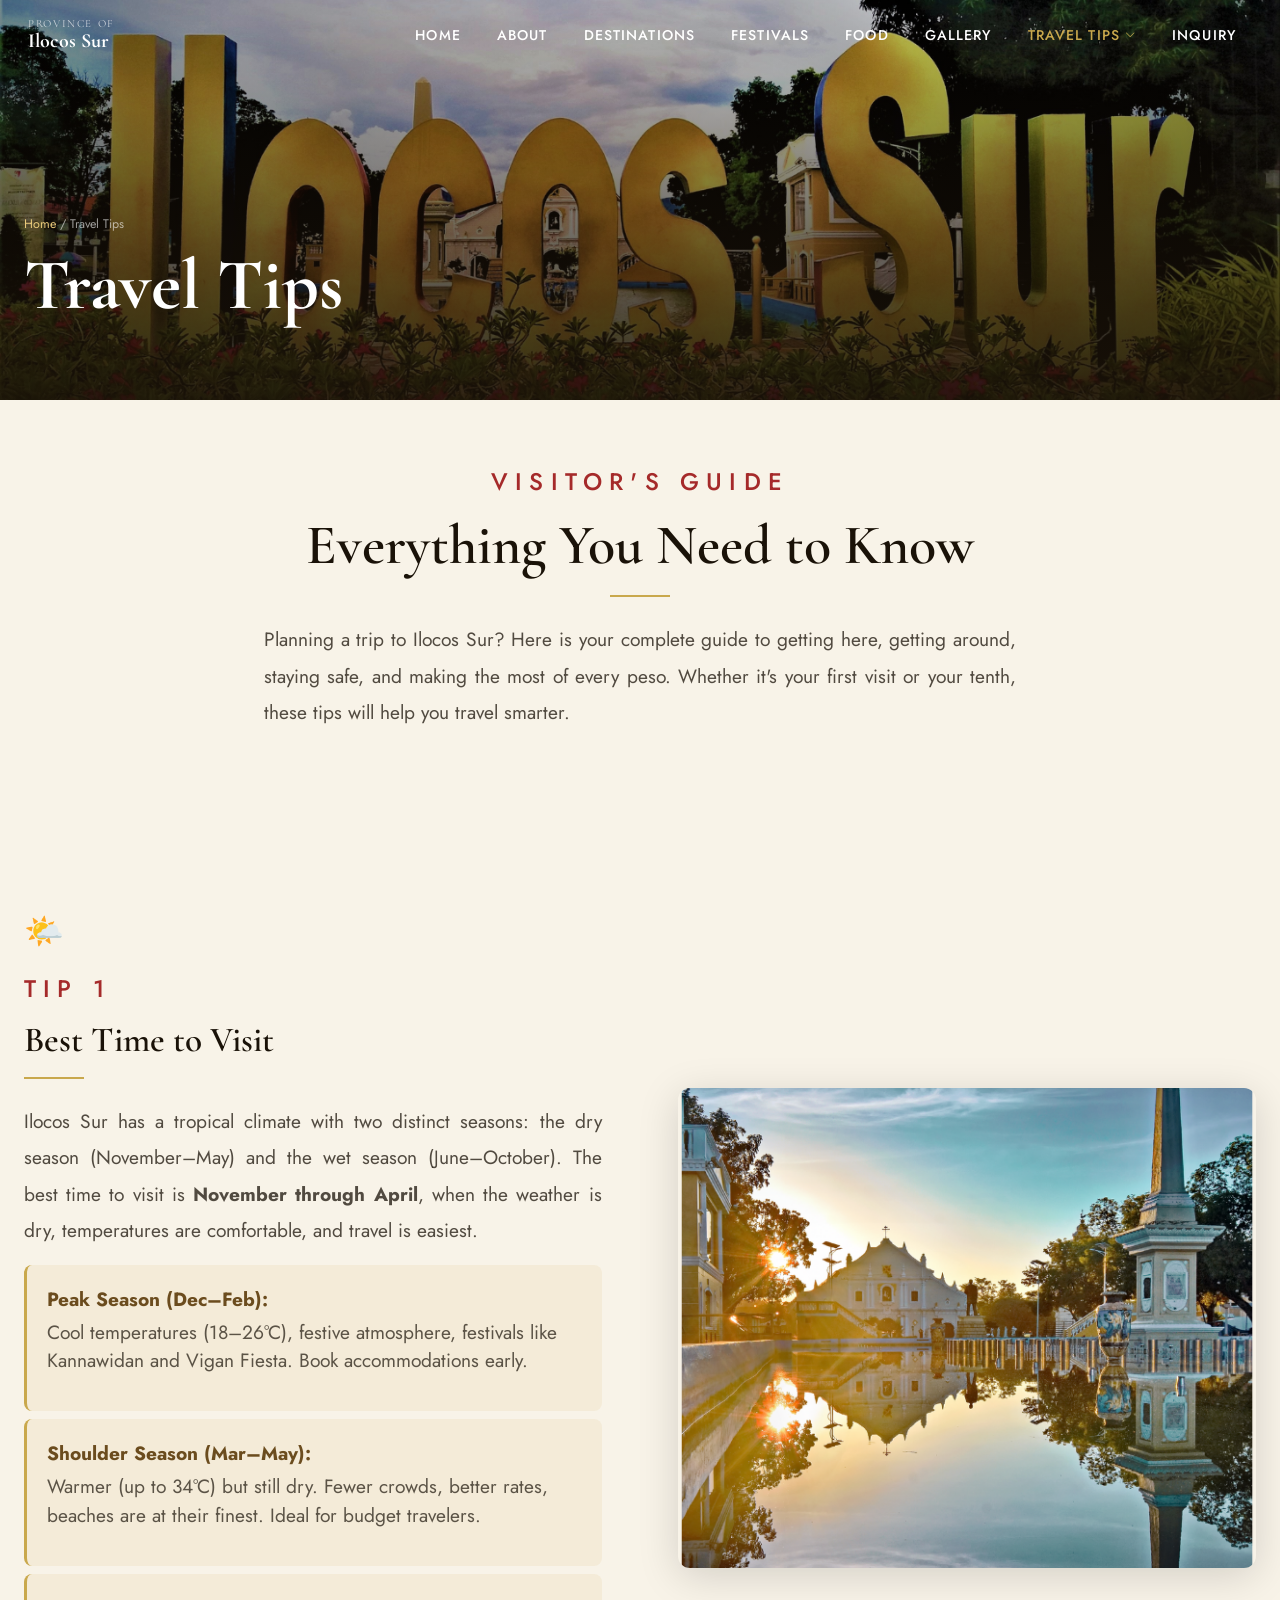
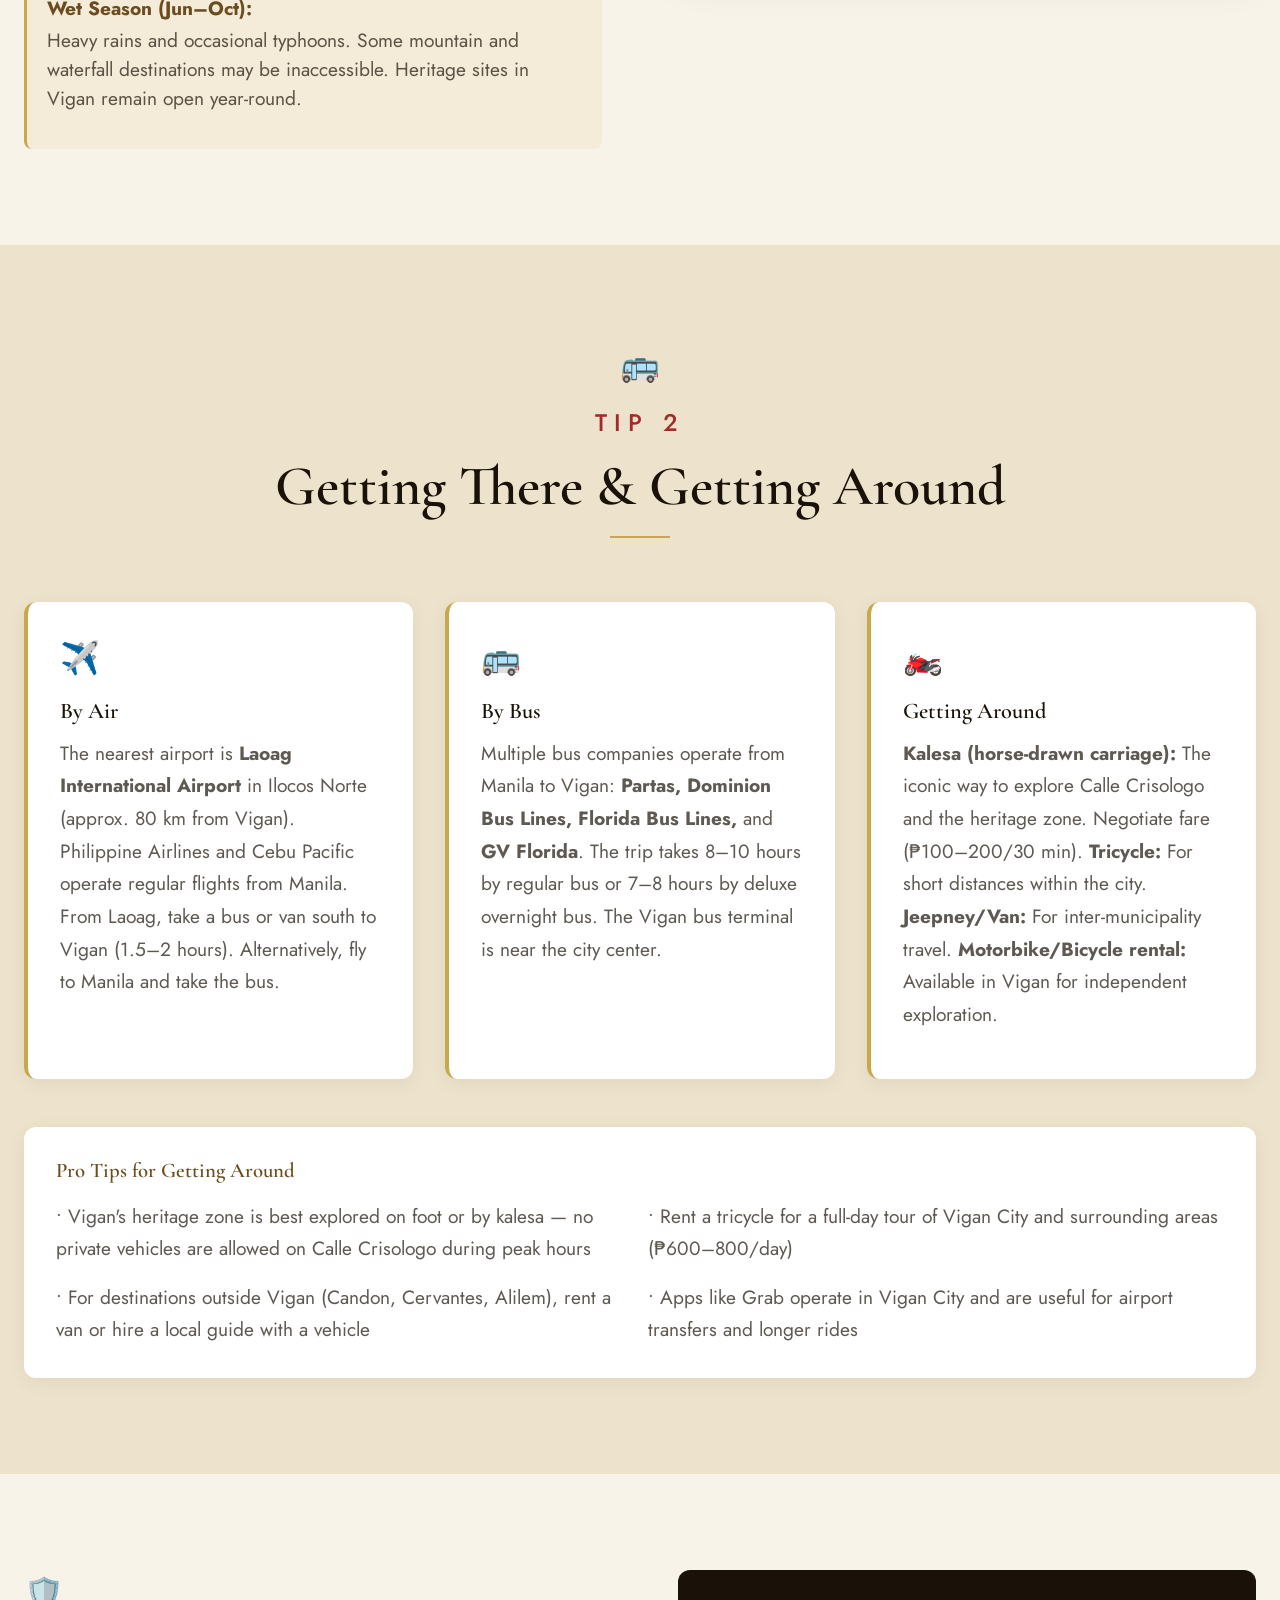
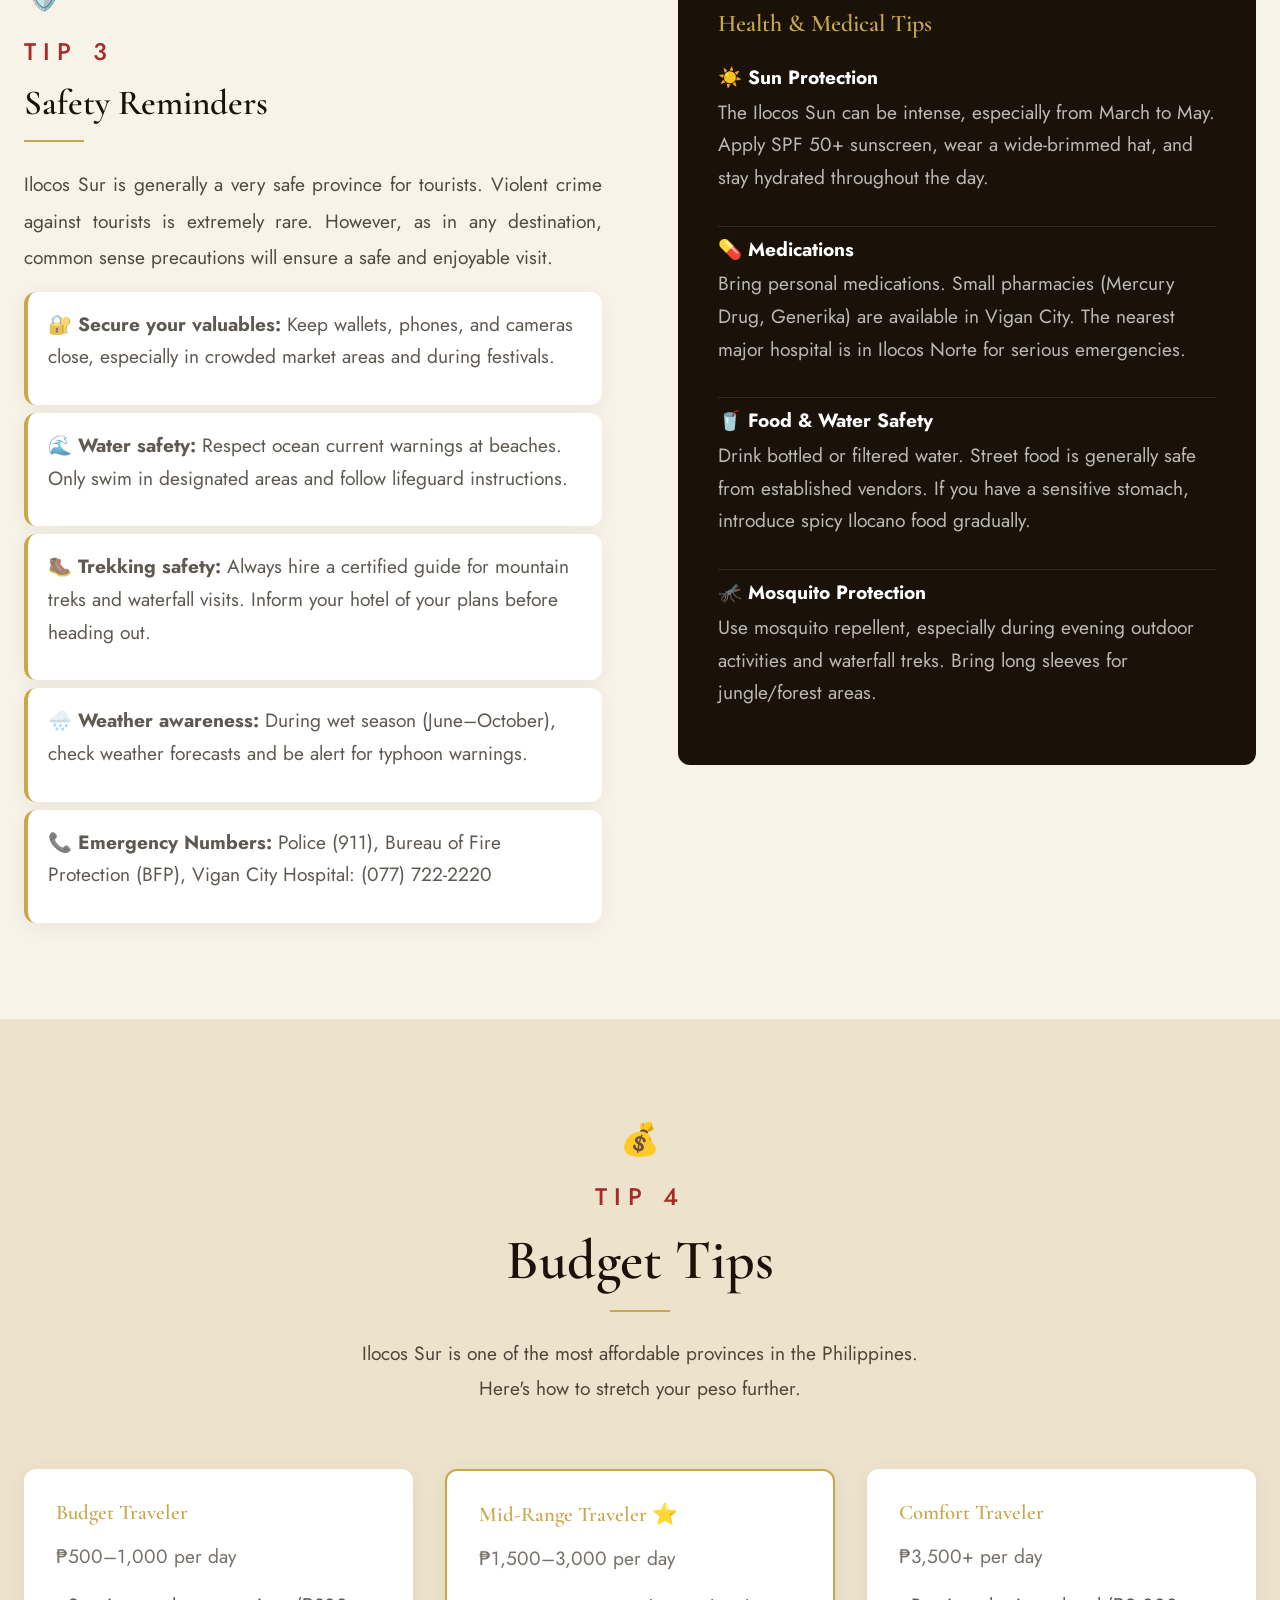
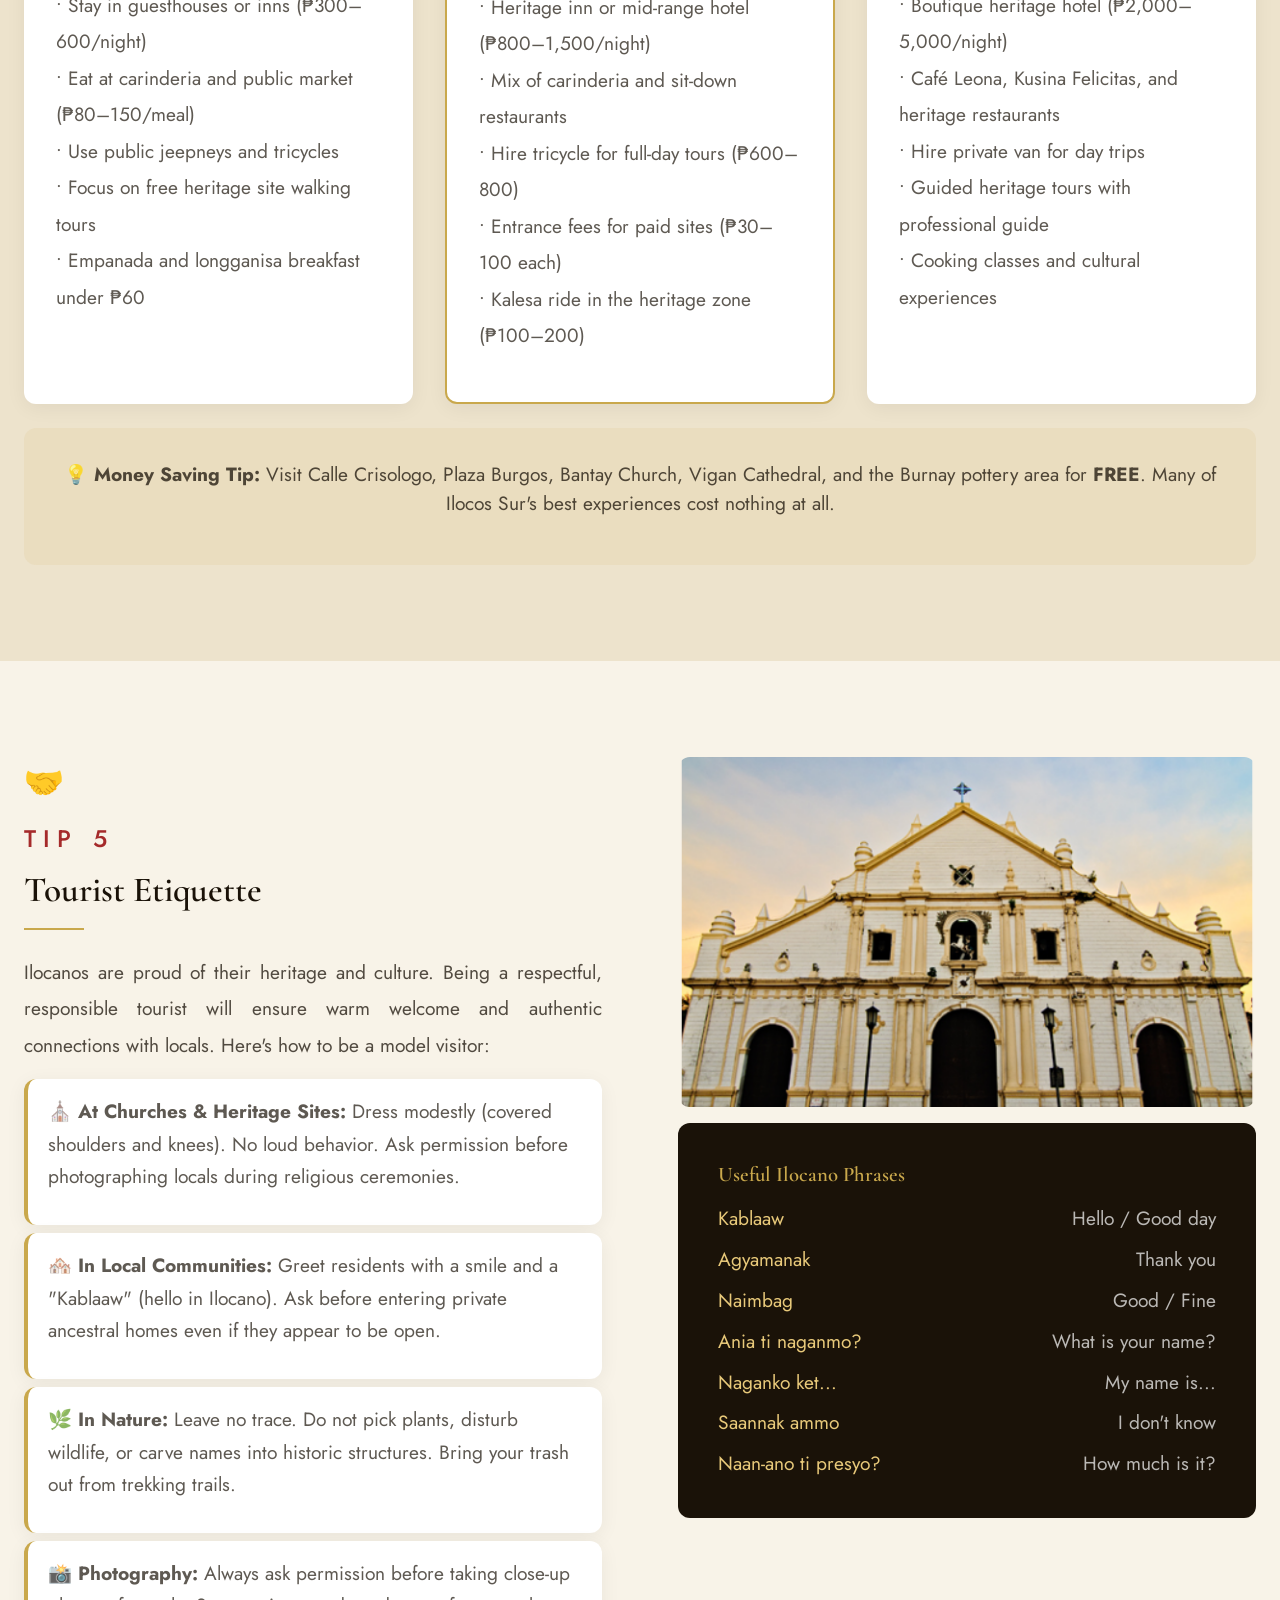
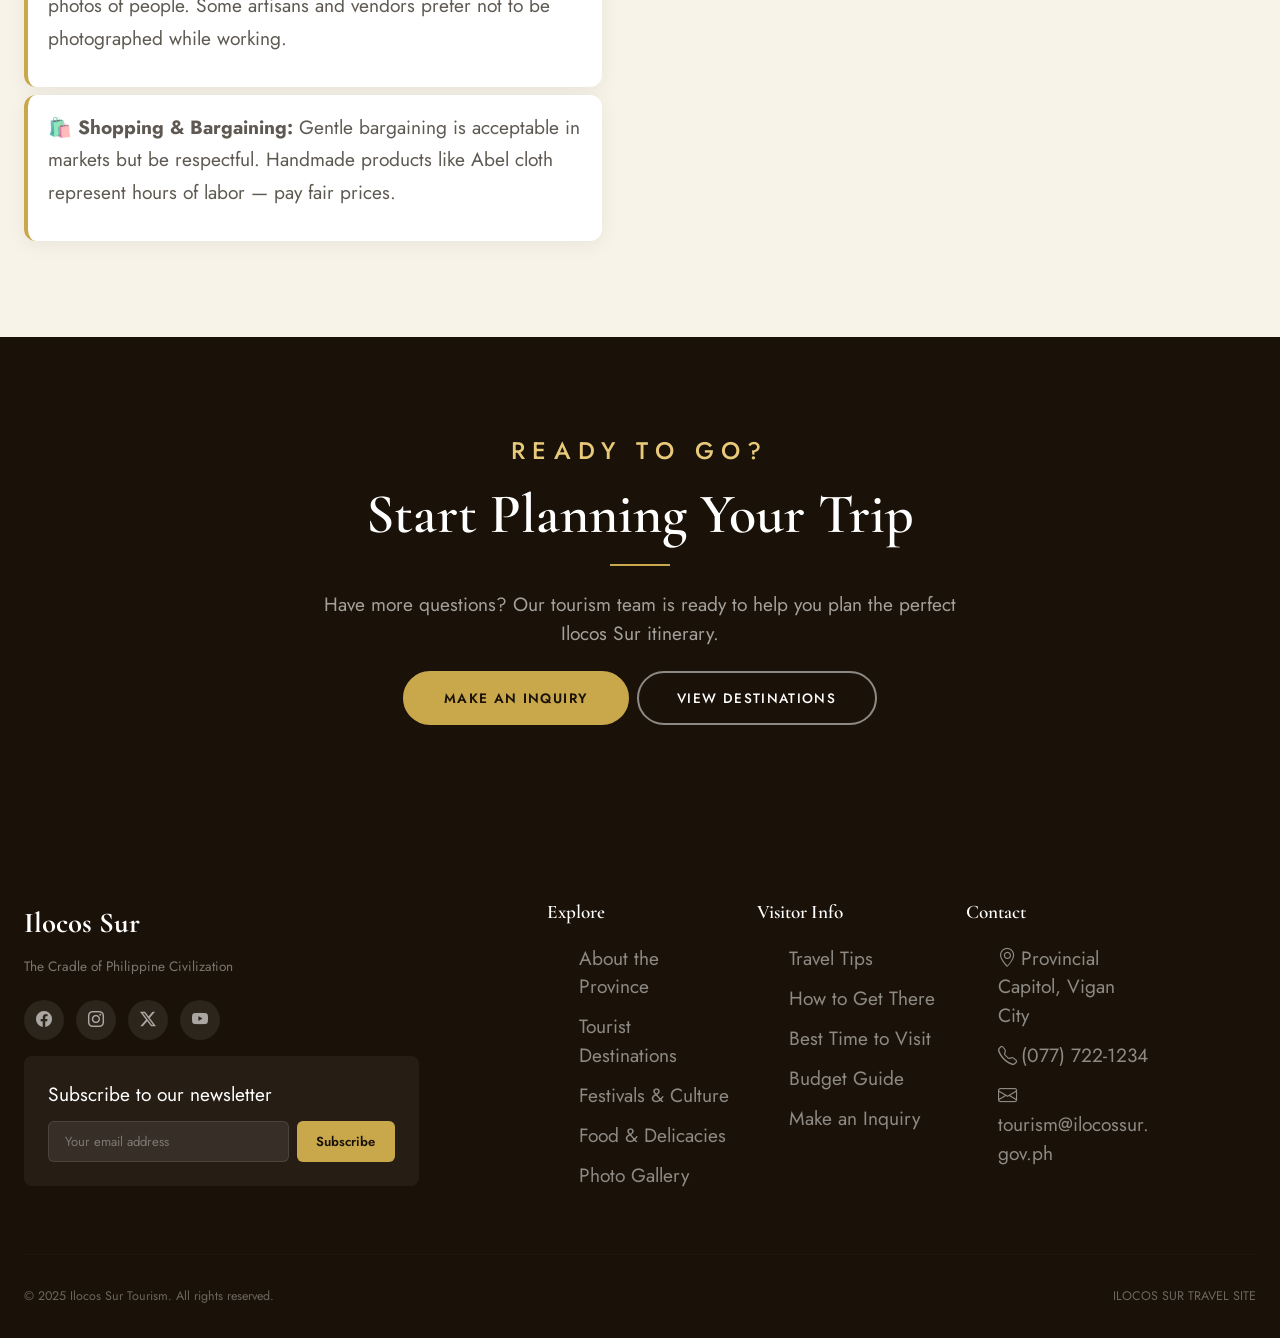
==== commit 66e9230b: "Update tips.html" ====
--- a/tips.html
+++ b/tips.html
@@ -255,7 +255,7 @@
           </div>
         </div>
         <div class="reveal reveal-delay-1">
-          <img src="images/bantay-church.jpg" alt="Bantay Church" class="card-img-sm mb-3" style="border-radius:var(--radius);height:350px;object-fit:cover;">
+          <img src="images/paul.png" class="card-img-sm mb-3" style="border-radius:var(--radius);height:350px;object-fit:cover;">
           <div class="dark-panel">
             <h4 class="panel-title-sm">Useful Ilocano Phrases</h4>
             <div class="phrase-grid">
--- a/css/style.css
+++ b/css/style.css
@@ -22,12 +22,15 @@
   background: var(--cream);
   color: var(--dark);
   overflow-x: hidden;
+  width: 100%;
+  min-width: 0;
 }
 
 h1, h2, h3, h4, h5 {
   font-family: 'Cormorant Garamond', serif;
   font-weight: 600;
   line-height: 1.2;
+  word-break: break-word;
 }
 a { text-decoration: none; color: inherit; }
 img { max-width: 100%; height: auto; display: block; }
@@ -35,10 +38,8 @@
 
 .hero-video {
   position: absolute;
-  top: 0;
-  left: 0;
-  width: 100%;
-  height: 100%;
+  top: 0; left: 0;
+  width: 100%; height: 100%;
   object-fit: cover;
   z-index: 0;
 }
@@ -55,20 +56,18 @@
 .preloader-inner { text-align: center; color: var(--gold); }
 .preloader-logo {
   font-family: 'Cormorant Garamond', serif;
-  font-size: 2.5rem;
+  font-size: clamp(1.2rem, 5vw, 2.5rem);
   letter-spacing: 0.2em;
   animation: pulse 1.5s ease-in-out infinite;
 }
 .preloader-bar {
-  width: 200px; height: 2px;
+  width: min(200px, 80vw); height: 2px;
   background: rgba(201,168,76,0.3);
   margin: 1rem auto 0;
-  border-radius: 1px;
-  overflow: hidden;
+  border-radius: 1px; overflow: hidden;
 }
 .preloader-fill {
-  height: 100%;
-  background: var(--gold);
+  height: 100%; background: var(--gold);
   animation: fillBar 1.5s ease-in-out forwards;
 }
 @keyframes pulse { 0%,100%{opacity:1} 50%{opacity:0.4} }
@@ -80,63 +79,55 @@
 .navbar-main {
   position: fixed; top: 0; left: 0; right: 0;
   z-index: 1000;
-  padding: 1rem 2rem;
+  padding: 1rem 1rem;
   transition: var(--transition);
   background: transparent;
+  width: 100%;
 }
 .navbar-main.scrolled {
   background: rgba(26,18,8,0.95);
   backdrop-filter: blur(12px);
-  padding: 0.6rem 2rem;
+  padding: 0.6rem 1rem;
   box-shadow: 0 4px 30px rgba(0,0,0,0.3);
 }
 .navbar-main .container-fluid {
   display: flex; align-items: center; justify-content: space-between;
   max-width: 1400px; margin: 0 auto;
+  gap: 0.5rem;
 }
 
 .navbar-brand-wrap {
-  display: flex;
-  align-items: center;
-  gap: 0.75rem;
-  text-decoration: none;
+  display: flex; align-items: center; gap: 0.5rem;
+  text-decoration: none; flex-shrink: 0; min-width: 0;
 }
 .nav-seal {
-  width: 46px; height: 46px;
+  width: clamp(28px, 6vw, 46px); height: clamp(28px, 6vw, 46px);
   object-fit: contain;
   filter: drop-shadow(0 0 6px rgba(201,168,76,0.5));
-  flex-shrink: 0;
-  order: 2;
+  flex-shrink: 0; order: 2;
 }
 .nav-logo-text {
   font-family: 'Cormorant Garamond', serif;
-  color: var(--white);
-  line-height: 1.1;
-  order: 1;
+  color: var(--white); line-height: 1.1;
+  order: 1; min-width: 0;
 }
 .nav-logo-text .province {
-  font-size: 0.68rem;
-  letter-spacing: 0.22em;
-  text-transform: uppercase;
-  opacity: 0.7;
-  display: block;
+  font-size: clamp(0.5rem, 1.5vw, 0.68rem);
+  letter-spacing: 0.15em; text-transform: uppercase;
+  opacity: 0.7; display: block;
 }
 .nav-logo-text .name {
-  font-size: 1.25rem;
-  font-weight: 700;
-  display: block;
+  font-size: clamp(0.8rem, 2.5vw, 1.25rem);
+  font-weight: 700; display: block;
 }
 
 .nav-links { display: flex; align-items: center; gap: 0.25rem; }
 .nav-links .nav-item { position: relative; }
 .nav-links .nav-link {
   color: var(--white);
-  font-size: 0.88rem;
-  font-weight: 500;
-  letter-spacing: 0.08em;
-  text-transform: uppercase;
-  padding: 0.55rem 1rem;
-  border-radius: 4px;
+  font-size: 0.88rem; font-weight: 500;
+  letter-spacing: 0.08em; text-transform: uppercase;
+  padding: 0.55rem 1rem; border-radius: 4px;
   transition: var(--transition);
   display: flex; align-items: center; gap: 5px;
 }
@@ -147,54 +138,40 @@
 .nav-dropdown {
   position: absolute; top: calc(100% + 8px); left: 0;
   background: rgba(26,18,8,0.98);
-  backdrop-filter: blur(16px);
-  -webkit-backdrop-filter: blur(16px);
+  backdrop-filter: blur(16px); -webkit-backdrop-filter: blur(16px);
   border: 1px solid rgba(201,168,76,0.25);
   border-radius: var(--radius);
-  min-width: 230px;
-  padding: 0.75rem;
+  min-width: 230px; padding: 0.75rem;
   opacity: 0; visibility: hidden;
   transform: translateY(-10px);
   transition: var(--transition);
-  z-index: 9999;
-  pointer-events: none;
+  z-index: 9999; pointer-events: none;
 }
 .nav-item:hover .nav-dropdown,
 .nav-item:focus-within .nav-dropdown {
-  opacity: 1;
-  visibility: visible;
-  transform: translateY(0);
-  pointer-events: all;
+  opacity: 1; visibility: visible;
+  transform: translateY(0); pointer-events: all;
 }
 .nav-dropdown .nav-dropdown-item {
   color: rgba(255,255,255,0.8);
-  font-size: 1rem;
-  padding: 0.65rem 1.1rem;
-  border-radius: 7px;
-  transition: var(--transition);
-  display: block;
-  text-decoration: none;
-  white-space: nowrap;
-  letter-spacing: 0.03em;
+  font-size: 1rem; padding: 0.65rem 1.1rem;
+  border-radius: 7px; transition: var(--transition);
+  display: block; text-decoration: none;
+  white-space: nowrap; letter-spacing: 0.03em;
 }
 .nav-dropdown .nav-dropdown-item:hover {
   background: rgba(201,168,76,0.18);
-  color: var(--gold);
-  padding-left: 1.4rem;
+  color: var(--gold); padding-left: 1.4rem;
 }
 
 .navbar-toggler {
-  display: none;
-  background: none; border: none;
-  cursor: pointer;
-  flex-direction: column; gap: 5px;
-  padding: 4px;
+  display: none; background: none; border: none;
+  cursor: pointer; flex-direction: column; gap: 5px;
+  padding: 4px; flex-shrink: 0;
 }
 .navbar-toggler span {
-  width: 24px; height: 2px;
-  background: var(--white);
-  display: block;
-  transition: var(--transition);
+  width: 24px; height: 2px; background: var(--white);
+  display: block; transition: var(--transition);
 }
 
 /* ============================================
@@ -202,7 +179,7 @@
 ============================================ */
 .hero {
   position: relative;
-  height: 100vh; min-height: 650px;
+  height: 100svh; min-height: 400px;
   overflow: hidden;
   display: flex; align-items: center; justify-content: center;
 }
@@ -216,9 +193,8 @@
 }
 .hero-content {
   position: relative; z-index: 2;
-  text-align: center;
-  color: var(--white);
-  padding: 2rem;
+  text-align: center; color: var(--white);
+  padding: 1rem; width: 100%;
   max-width: 900px;
   animation: heroFadeIn 1.2s ease 0.3s both;
 }
@@ -226,39 +202,29 @@
 
 .hero-eyebrow {
   font-family: 'Jost', sans-serif;
-  font-size: 1.5rem;
-  letter-spacing: 0.42em;
+  font-size: clamp(0.6rem, 2.5vw, 1.5rem);
+  letter-spacing: clamp(0.1em, 1vw, 0.42em);
   text-transform: uppercase;
   color: var(--gold-light);
-  margin-bottom: 1.2rem;
-  opacity: 0.9;
+  margin-bottom: 0.75rem; opacity: 0.9;
 }
 
 .hero-title {
   font-family: 'Cormorant Garamond', serif;
-  line-height: 0.9;
-  margin-bottom: 1.5rem;
-  display: flex;
-  flex-direction: column;
-  align-items: center;
-  gap: 0;
+  line-height: 0.9; margin-bottom: 1rem;
+  display: flex; flex-direction: column;
+  align-items: center; gap: 0;
 }
 .hero-title .word-ilocos {
-  font-size: clamp(4rem, 10vw, 11rem);
-  font-weight: 300;
-  letter-spacing: 0.12em;
-  color: var(--white);
-  text-transform: uppercase;
-  font-style: normal;
-  display: block;
-  line-height: 1;
+  font-size: clamp(1.5rem, 10vw, 11rem);
+  font-weight: 300; letter-spacing: 0.12em;
+  color: var(--white); text-transform: uppercase;
+  font-style: normal; display: block; line-height: 1;
 }
 .hero-title .word-sur {
-  font-size: clamp(5.5rem, 15vw, 12rem);
-  font-weight: 700;
-  font-style: italic;
-  color: var(--gold-light);
-  display: block;
+  font-size: clamp(2.5rem, 15vw, 12rem);
+  font-weight: 700; font-style: italic;
+  color: var(--gold-light); display: block;
   line-height: 0.88;
   text-shadow: 0 0 120px rgba(232,201,122,0.35), 0 4px 40px rgba(0,0,0,0.4);
   letter-spacing: -0.01em;
@@ -266,239 +232,139 @@
 
 .hero-sub {
   font-family: 'Cormorant Garamond', serif;
-  font-size: clamp(2rem, 2.5vw, 2rem);
-  font-weight: 400;
-  font-style: italic;
-  color: white;
-  opacity: 0.9;
-  margin-bottom: 2.8rem;
-  letter-spacing: 0.04em;
+  font-size: clamp(0.9rem, 2.5vw, 2rem);
+  font-weight: 400; font-style: italic;
+  color: white; opacity: 0.9;
+  margin-bottom: 1.5rem; letter-spacing: 0.04em;
 }
 
 /* --- Buttons --- */
 .btn-gold {
-  display: inline-block;
-  background: var(--gold);
-  color: var(--dark);
-  font-family: 'Jost', sans-serif;
-  font-size: 0.85rem;
-  font-weight: 600;
-  letter-spacing: 0.1em;
+  display: inline-block; background: var(--gold);
+  color: var(--dark); font-family: 'Jost', sans-serif;
+  font-size: clamp(0.7rem, 2vw, 0.85rem);
+  font-weight: 600; letter-spacing: 0.1em;
   text-transform: uppercase;
-  padding: 0.9rem 2.4rem;
-  border-radius: 50px;
-  border: 2px solid var(--gold);
-  cursor: pointer;
-  transition: var(--transition);
-  text-decoration: none;
+  padding: clamp(0.6rem, 2vw, 0.9rem) clamp(1rem, 4vw, 2.4rem);
+  border-radius: 50px; border: 2px solid var(--gold);
+  cursor: pointer; transition: var(--transition);
+  text-decoration: none; white-space: nowrap;
 }
 .btn-gold:hover {
-  background: transparent;
-  color: var(--gold);
+  background: transparent; color: var(--gold);
   transform: translateY(-2px);
   box-shadow: 0 8px 25px rgba(201,168,76,0.4);
 }
 .btn-outline {
-  display: inline-block;
-  background: transparent;
-  color: var(--white);
-  font-family: 'Jost', sans-serif;
-  font-size: 0.85rem;
-  font-weight: 500;
-  letter-spacing: 0.1em;
+  display: inline-block; background: transparent;
+  color: var(--white); font-family: 'Jost', sans-serif;
+  font-size: clamp(0.7rem, 2vw, 0.85rem);
+  font-weight: 500; letter-spacing: 0.1em;
   text-transform: uppercase;
-  padding: 0.9rem 2.4rem;
-  border-radius: 50px;
-  border: 2px solid rgba(255,255,255,0.5);
-  cursor: pointer;
-  transition: var(--transition);
+  padding: clamp(0.6rem, 2vw, 0.9rem) clamp(1rem, 4vw, 2.4rem);
+  border-radius: 50px; border: 2px solid rgba(255,255,255,0.5);
+  cursor: pointer; transition: var(--transition);
+  white-space: nowrap;
 }
 .btn-outline:hover { border-color: var(--gold); color: var(--gold); }
 .btn-dark {
-  display: inline-block;
-  background: var(--dark);
-  color: var(--white);
-  font-family: 'Jost', sans-serif;
-  font-size: 0.85rem;
-  font-weight: 500;
-  letter-spacing: 0.1em;
+  display: inline-block; background: var(--dark);
+  color: var(--white); font-family: 'Jost', sans-serif;
+  font-size: clamp(0.7rem, 2vw, 0.85rem);
+  font-weight: 500; letter-spacing: 0.1em;
   text-transform: uppercase;
-  padding: 0.75rem 2rem;
-  border-radius: 50px;
-  border: 2px solid var(--dark);
-  cursor: pointer;
-  transition: var(--transition);
+  padding: clamp(0.5rem, 1.5vw, 0.75rem) clamp(0.8rem, 3vw, 2rem);
+  border-radius: 50px; border: 2px solid var(--dark);
+  cursor: pointer; transition: var(--transition);
 }
 .btn-dark:hover { background: var(--gold); border-color: var(--gold); color: var(--dark); }
 .btn-full { width: 100%; text-align: center; border: none; font-size: 0.95rem; padding: 1rem; }
 
 /* --- Sections --- */
-.section { padding: 6rem 0; }
-.section-sm { padding: 4rem 0; }
+.section { padding: clamp(2.5rem, 8vw, 6rem) 0; }
+.section-sm { padding: clamp(2rem, 5vw, 4rem) 0; }
 .section-dark { background: var(--dark); color: var(--white); }
 .section-cream { background: var(--cream); }
 .section-mid { background: var(--cream-mid); }
 
-.section-header { text-align: center; margin-bottom: 4rem; }
+.section-header { text-align: center; margin-bottom: clamp(2rem, 5vw, 4rem); }
 .section-eyebrow {
-  font-size: 1.5rem;
-  letter-spacing: 0.3em;
-  text-transform: uppercase;
-  color: brown;
-  margin-bottom: 0.75rem;
-  font-weight: 500;
+  font-size: clamp(0.75rem, 2vw, 1.5rem);
+  letter-spacing: 0.3em; text-transform: uppercase;
+  color: brown; margin-bottom: 0.75rem; font-weight: 500;
 }
 .eyebrow-light { color: var(--gold-light); }
 .section-title {
   font-family: 'Cormorant Garamond', serif;
-  font-size: clamp(2rem, 5vw, 3.5rem);
-  font-weight: 600;
-  margin-bottom: 1rem;
-}
-.title-sm { font-size: 2.2rem; }
-.title-md { font-size: 2.5rem; }
-.title-lg { font-size: 2rem; }
+  font-size: clamp(1.5rem, 5vw, 3.5rem);
+  font-weight: 600; margin-bottom: 1rem;
+  word-break: break-word;
+}
+.title-sm { font-size: clamp(1.3rem, 3vw, 2.2rem); }
+.title-md { font-size: clamp(1.4rem, 4vw, 2.5rem); }
+.title-lg { font-size: clamp(1.3rem, 3vw, 2rem); }
 .title-white { color: var(--white); }
-.section-line {
-  width: 60px; height: 2px;
-  background: var(--gold);
-  margin: 0 auto 1.5rem;
-}
+.section-line { width: 60px; height: 2px; background: var(--gold); margin: 0 auto 1.5rem; }
 .line-left { margin: 0 0 1.5rem; }
 .section-desc {
-  font-size: 1.2rem;
-  line-height: 1.8;
-  opacity: 0.75;
-  max-width: 600px;
-  margin: 0 auto;
+  font-size: clamp(0.9rem, 2vw, 1.2rem);
+  line-height: 1.8; opacity: 0.75;
+  max-width: 600px; margin: 0 auto;
 }
 .desc-white { color: rgba(255,255,255,0.6); opacity: 1; }
 
 /* --- Destination Cards --- */
-.destination-card-col {
-  display: flex;
-  flex-direction: column;
-}
+.destination-card-col { display: flex; flex-direction: column; }
 .destination-card {
-  border-radius: var(--radius);
-  overflow: hidden;
+  border-radius: var(--radius); overflow: hidden;
   background: var(--white);
   box-shadow: 0 4px 20px rgba(0,0,0,0.08);
   transition: var(--transition);
-  display: flex;
-  flex-direction: column;
-  height: 100%;
-}
-.destination-card:hover {
-  transform: translateY(-8px);
-  box-shadow: 0 20px 50px rgba(0,0,0,0.15);
-}
+  display: flex; flex-direction: column; height: 100%;
+}
+.destination-card:hover { transform: translateY(-8px); box-shadow: 0 20px 50px rgba(0,0,0,0.15); }
 .destination-image {
-  position: relative;
-  overflow: hidden;
-  height: 230px;
-  flex-shrink: 0;
-}
-.destination-image img {
-  width: 100%;
-  height: 100%;
-  object-fit: cover;
-  transition: transform 0.6s ease;
-}
-.destination-card:hover .destination-image img {
-  transform: scale(1.08);
-}
+  position: relative; overflow: hidden;
+  height: clamp(160px, 30vw, 230px); flex-shrink: 0;
+}
+.destination-image img { width: 100%; height: 100%; object-fit: cover; transition: transform 0.6s ease; }
+.destination-card:hover .destination-image img { transform: scale(1.08); }
 .destination-badge {
-  position: absolute;
-  top: 1rem;
-  left: 1rem;
-  background: var(--gold);
-  color: var(--dark);
-  font-size: 0.7rem;
-  font-weight: 600;
-  letter-spacing: 0.1em;
-  text-transform: uppercase;
-  padding: 0.25rem 0.7rem;
-  border-radius: 20px;
-}
-.destination-content {
-  padding: 1.5rem;
-  display: flex;
-  flex-direction: column;
-  flex: 1;
-}
-.destination-title {
-  font-family: 'Cormorant Garamond', serif;
-  font-size: 1.7rem;
-  font-weight: 600;
-  margin-bottom: 0.3rem;
-}
-.destination-location {
-  color: var(--brown);
-  margin-bottom: 0.75rem;
-  display: flex;
-  align-items: center;
-  gap: 4px;
-}
-.destination-description {
-  line-height: 1.7;
-  color: rgba(26,18,8,0.7);
-  margin-bottom: 1rem;
-  text-align: justify;
-}
-.destination-meta {
-  display: flex;
-  flex-direction: column;
-  gap: 0.3rem;
-  margin-bottom: 0.85rem;
-}
-.destination-meta span,
-.destination-meta-item {
-  color: var(--brown);
-  display: flex;
-  align-items: center;
-  gap: 5px;
-  font-size: 1rem;
-}
-.destination-meta span i,
-.destination-meta-item i {
-  font-size: 0.75rem;
-}
-.destination-footer {
-  margin-top: auto;
-  padding-top: 1rem;
-  border-top: 1px solid var(--cream-mid);
-}
+  position: absolute; top: 1rem; left: 1rem;
+  background: var(--gold); color: var(--dark);
+  font-size: 0.7rem; font-weight: 600;
+  letter-spacing: 0.1em; text-transform: uppercase;
+  padding: 0.25rem 0.7rem; border-radius: 20px;
+}
+.destination-content { padding: 1.25rem; display: flex; flex-direction: column; flex: 1; }
+.destination-title { font-family: 'Cormorant Garamond', serif; font-size: clamp(1.2rem, 3vw, 1.7rem); font-weight: 600; margin-bottom: 0.3rem; }
+.destination-location { color: var(--brown); margin-bottom: 0.75rem; display: flex; align-items: center; gap: 4px; }
+.destination-description { line-height: 1.7; color: rgba(26,18,8,0.7); margin-bottom: 1rem; text-align: justify; }
+.destination-meta { display: flex; flex-direction: column; gap: 0.3rem; margin-bottom: 0.85rem; }
+.destination-meta span, .destination-meta-item { color: var(--brown); display: flex; align-items: center; gap: 5px; font-size: 1rem; }
+.destination-meta span i, .destination-meta-item i { font-size: 0.75rem; }
+.destination-footer { margin-top: auto; padding-top: 1rem; border-top: 1px solid var(--cream-mid); }
 
 /* --- Festival Cards --- */
-.festival-card {
-  border-radius: var(--radius); overflow: hidden;
-  position: relative; height: 420px; cursor: pointer;
-}
+.festival-card { border-radius: var(--radius); overflow: hidden; position: relative; height: clamp(220px, 40vw, 420px); cursor: pointer; }
 .festival-card img { width: 100%; height: 100%; object-fit: cover; transition: transform 0.6s ease; }
 .festival-card:hover img { transform: scale(1.05); }
 .festival-card-overlay {
   position: absolute; inset: 0;
   background: linear-gradient(to top, rgba(26,18,8,0.9) 0%, transparent 60%);
-  padding: 2rem;
-  display: flex; flex-direction: column; justify-content: flex-end;
+  padding: 1.5rem; display: flex; flex-direction: column; justify-content: flex-end;
 }
 .festival-month { font-size: 0.75rem; letter-spacing: 0.2em; text-transform: uppercase; color: var(--gold-light); margin-bottom: 0.5rem; }
-.festival-name { font-family: 'Cormorant Garamond', serif; font-size: 1.8rem; color: var(--white); margin-bottom: 0.5rem; }
+.festival-name { font-family: 'Cormorant Garamond', serif; font-size: clamp(1.2rem, 3vw, 1.8rem); color: var(--white); margin-bottom: 0.5rem; }
 .festival-location { color: rgba(255,255,255,0.7); }
 
 /* --- Food Cards --- */
-.food-card {
-  border-radius: var(--radius); overflow: hidden;
-  background: var(--white);
-  box-shadow: 0 4px 20px rgba(0,0,0,0.08);
-  transition: var(--transition);
-}
+.food-card { border-radius: var(--radius); overflow: hidden; background: var(--white); box-shadow: 0 4px 20px rgba(0,0,0,0.08); transition: var(--transition); }
 .food-card:hover { transform: translateY(-6px); box-shadow: 0 20px 50px rgba(0,0,0,0.12); }
-.food-card img { width: 100%; height: 220px; object-fit: cover; transition: transform 0.6s ease; }
+.food-card img { width: 100%; height: clamp(150px, 25vw, 220px); object-fit: cover; transition: transform 0.6s ease; }
 .food-card:hover img { transform: scale(1.05); }
-.food-card-body { padding: 1.5rem; }
-.food-card-name { font-family: 'Cormorant Garamond', serif; font-size: 1.5rem; margin-bottom: 0.5rem; }
+.food-card-body { padding: 1.25rem; }
+.food-card-name { font-family: 'Cormorant Garamond', serif; font-size: clamp(1.1rem, 3vw, 1.5rem); margin-bottom: 0.5rem; }
 .food-card-desc { line-height: 1.7; color: rgba(26,18,8,0.7); margin-bottom: 0.75rem; }
 .food-where { color: var(--brown); display: flex; align-items: flex-start; gap: 4px; }
 
@@ -509,8 +375,7 @@
 .gal-item:hover img { transform: scale(1.05); }
 .gal-overlay {
   position: absolute; inset: 0;
-  background: rgba(26,18,8,0.5);
-  opacity: 0; transition: var(--transition);
+  background: rgba(26,18,8,0.5); opacity: 0; transition: var(--transition);
   display: flex; align-items: center; justify-content: center;
   color: var(--white); font-size: 2rem;
 }
@@ -519,112 +384,63 @@
 /* Lightbox */
 .lightbox {
   position: fixed; inset: 0;
-  background: rgba(0,0,0,0.95);
-  z-index: 9998;
+  background: rgba(0,0,0,0.95); z-index: 9998;
   display: flex; align-items: center; justify-content: center;
-  opacity: 0; visibility: hidden;
-  transition: var(--transition);
+  opacity: 0; visibility: hidden; transition: var(--transition);
+  padding: 1rem;
 }
 .lightbox.active { opacity: 1; visibility: visible; }
 .lightbox-img { max-width: 90vw; max-height: 85vh; object-fit: contain; border-radius: 8px; }
 .lightbox-close, .lightbox-prev, .lightbox-next {
-  position: absolute;
-  background: rgba(255,255,255,0.1);
+  position: absolute; background: rgba(255,255,255,0.1);
   border: none; color: var(--white); font-size: 1.5rem;
   cursor: pointer; transition: var(--transition);
-  border-radius: 50%; width: 48px; height: 48px;
+  border-radius: 50%; width: clamp(36px, 8vw, 48px); height: clamp(36px, 8vw, 48px);
   display: flex; align-items: center; justify-content: center;
 }
-.lightbox-close { top: 1.5rem; right: 1.5rem; }
-.lightbox-prev { left: 1.5rem; }
-.lightbox-next { right: 1.5rem; }
+.lightbox-close { top: 1rem; right: 1rem; }
+.lightbox-prev { left: 0.5rem; }
+.lightbox-next { right: 0.5rem; }
 .lightbox-close:hover, .lightbox-prev:hover, .lightbox-next:hover { background: var(--gold); color: var(--dark); }
-.lightbox-caption { position: absolute; bottom: 1.5rem; color: rgba(255,255,255,0.7); text-align: center; }
+.lightbox-caption { position: absolute; bottom: 1rem; color: rgba(255,255,255,0.7); text-align: center; padding: 0 1rem; }
 
 /* --- Stats --- */
-.stat-card {
-  text-align: center; padding: 2rem;
-  border-radius: var(--radius);
-  background: rgba(255,255,255,0.05);
-  border: 1px solid rgba(201,168,76,0.2);
-}
-.stat-number {
-  font-family: 'Cormorant Garamond', serif;
-  font-size: 3.5rem; font-weight: 700;
-  color: var(--gold); display: block; line-height: 1; margin-bottom: 0.5rem;
-}
-.stat-label { font-size: 0.82rem; text-transform: uppercase; letter-spacing: 0.15em; opacity: 0.7; }
+.stat-card { text-align: center; padding: clamp(1rem, 3vw, 2rem); border-radius: var(--radius); background: rgba(255,255,255,0.05); border: 1px solid rgba(201,168,76,0.2); }
+.stat-number { font-family: 'Cormorant Garamond', serif; font-size: clamp(2rem, 6vw, 3.5rem); font-weight: 700; color: var(--gold); display: block; line-height: 1; margin-bottom: 0.5rem; }
+.stat-label { font-size: clamp(0.65rem, 1.5vw, 0.82rem); text-transform: uppercase; letter-spacing: 0.15em; opacity: 0.7; }
 
 /* --- Testimonials --- */
-.testimonial-card {
-  background: var(--white); border-radius: var(--radius);
-  padding: 2.5rem; box-shadow: 0 4px 20px rgba(0,0,0,0.06); position: relative;
-}
-.testimonial-card::before {
-  content: '"'; font-family: 'Cormorant Garamond', serif;
-  font-size: 6rem; color: var(--gold); opacity: 0.3;
-  position: absolute; top: -0.5rem; left: 1.5rem; line-height: 1;
-}
+.testimonial-card { background: var(--white); border-radius: var(--radius); padding: clamp(1.25rem, 4vw, 2.5rem); box-shadow: 0 4px 20px rgba(0,0,0,0.06); position: relative; }
+.testimonial-card::before { content: '"'; font-family: 'Cormorant Garamond', serif; font-size: 6rem; color: var(--gold); opacity: 0.3; position: absolute; top: -0.5rem; left: 1.5rem; line-height: 1; }
 .testimonial-text { line-height: 1.8; font-style: italic; text-align: justify; margin-bottom: 1.5rem; color: rgba(26,18,8,0.8); }
 .testimonial-author { display: flex; align-items: center; gap: 1rem; }
-.testimonial-avatar {
-  width: 44px; height: 44px; border-radius: 50%;
-  background: var(--gold); display: flex; align-items: center; justify-content: center;
-  color: var(--dark); font-weight: 700; font-size: 1rem; flex-shrink: 0;
-}
+.testimonial-avatar { width: 44px; height: 44px; border-radius: 50%; background: var(--gold); display: flex; align-items: center; justify-content: center; color: var(--dark); font-weight: 700; font-size: 1rem; flex-shrink: 0; }
 .testimonial-name { font-weight: 600; font-size: 1rem; }
 .testimonial-origin { font-size: 0.78rem; color: var(--brown); }
 
 /* --- Tip Cards --- */
-.tip-card {
-  border-radius: var(--radius); padding: 2rem;
-  background: var(--white); box-shadow: 0 4px 20px rgba(0,0,0,0.06);
-  transition: var(--transition);
-  border-left: 4px solid var(--gold);
-}
-.tip-card:hover { transform: translateX(6px); }
+.tip-card { border-radius: var(--radius); padding: clamp(1rem, 3vw, 2rem); background: var(--white); box-shadow: 0 4px 20px rgba(0,0,0,0.06); transition: var(--transition); border-left: 4px solid var(--gold); }
+.tip-card:hover { transform: translateX(4px); }
 .tip-sm { padding: 1rem 1.25rem; }
-.tip-icon { font-size: 2rem; margin-bottom: 1rem; }
-.tip-title { font-family: 'Cormorant Garamond', serif; font-size: 1.4rem; margin-bottom: 0.75rem; }
+.tip-icon { font-size: clamp(1.5rem, 4vw, 2rem); margin-bottom: 1rem; }
+.tip-title { font-family: 'Cormorant Garamond', serif; font-size: clamp(1.1rem, 2.5vw, 1.4rem); margin-bottom: 0.75rem; }
 .tip-desc { line-height: 1.7; color: rgba(26,18,8,0.7); }
 
 /* --- Filter --- */
 .filter-wrap { display: flex; flex-wrap: wrap; gap: 0.5rem; justify-content: center; margin-bottom: 3rem; }
-.filter-btn {
-  background: transparent; border: 1.5px solid var(--cream-mid);
-  color: var(--dark); font-family: 'Jost', sans-serif;
-  font-size: 0.8rem; font-weight: 500; letter-spacing: 0.08em;
-  text-transform: uppercase; padding: 0.5rem 1.3rem;
-  border-radius: 50px; cursor: pointer; transition: var(--transition);
-}
+.filter-btn { background: transparent; border: 1.5px solid var(--cream-mid); color: var(--dark); font-family: 'Jost', sans-serif; font-size: clamp(0.65rem, 2vw, 0.8rem); font-weight: 500; letter-spacing: 0.08em; text-transform: uppercase; padding: 0.4rem 1rem; border-radius: 50px; cursor: pointer; transition: var(--transition); }
 .filter-btn:hover, .filter-btn.active { background: var(--gold); border-color: var(--gold); color: var(--dark); }
 
 /* --- Search --- */
 .search-wrap { max-width: 520px; margin: 0 auto 2rem; position: relative; }
-.search-input {
-  width: 100%; background: var(--white);
-  border: 1.5px solid var(--cream-mid); border-radius: 50px;
-  padding: 0.85rem 3rem 0.85rem 1.5rem;
-  font-family: 'Jost', sans-serif; font-size: 0.92rem; color: var(--dark);
-  outline: none; transition: var(--transition);
-}
+.search-input { width: 100%; background: var(--white); border: 1.5px solid var(--cream-mid); border-radius: 50px; padding: 0.85rem 3rem 0.85rem 1.5rem; font-family: 'Jost', sans-serif; font-size: 0.92rem; color: var(--dark); outline: none; transition: var(--transition); }
 .search-input:focus { border-color: var(--gold); box-shadow: 0 0 0 4px rgba(201,168,76,0.1); }
 .search-icon { position: absolute; right: 1.2rem; top: 50%; transform: translateY(-50%); color: var(--brown); font-size: 1rem; }
 
 /* --- Forms --- */
 .form-group { margin-bottom: 1.5rem; }
-.form-label {
-  display: block; font-size: 0.82rem; font-weight: 500;
-  letter-spacing: 0.08em; text-transform: uppercase;
-  color: var(--brown); margin-bottom: 0.5rem;
-}
-.form-control {
-  width: 100%; background: var(--white);
-  border: 1.5px solid var(--cream-mid); border-radius: 8px;
-  padding: 0.85rem 1.2rem;
-  font-family: 'Jost', sans-serif; color: var(--dark);
-  outline: none; transition: var(--transition);
-}
+.form-label { display: block; font-size: 0.82rem; font-weight: 500; letter-spacing: 0.08em; text-transform: uppercase; color: var(--brown); margin-bottom: 0.5rem; }
+.form-control { width: 100%; background: var(--white); border: 1.5px solid var(--cream-mid); border-radius: 8px; padding: 0.85rem 1.2rem; font-family: 'Jost', sans-serif; color: var(--dark); outline: none; transition: var(--transition); }
 .form-control.is-invalid { border-color: #e74c3c; }
 .invalid-feedback { font-size: 0.78rem; color: #e74c3c; margin-top: 0.25rem; display: none; }
 .form-control.is-invalid + .invalid-feedback { display: block; }
@@ -634,60 +450,37 @@
   position: fixed; inset: 0;
   background: rgba(0,0,0,0.7); backdrop-filter: blur(4px);
   z-index: 2000; display: flex; align-items: center; justify-content: center;
-  padding: 2rem; opacity: 0; visibility: hidden; transition: var(--transition);
+  padding: 1rem; opacity: 0; visibility: hidden; transition: var(--transition);
 }
 .modal-overlay.active { opacity: 1; visibility: visible; }
-.modal-box {
-  background: var(--white); border-radius: 16px;
-  max-width: 700px; width: 100%; max-height: 85vh; overflow-y: auto;
-  transform: scale(0.9); transition: var(--transition);
-}
+.modal-box { background: var(--white); border-radius: 16px; max-width: 700px; width: 100%; max-height: 90vh; overflow-y: auto; transform: scale(0.9); transition: var(--transition); }
 .modal-overlay.active .modal-box { transform: scale(1); }
-.modal-img { width: 100%; height: 300px; object-fit: cover; }
-.modal-body { padding: 2.5rem; }
-.modal-title { font-family: 'Cormorant Garamond', serif; font-size: 2rem; margin-bottom: 0.5rem; }
+.modal-img { width: 100%; height: clamp(160px, 30vw, 300px); object-fit: cover; }
+.modal-body { padding: clamp(1.25rem, 4vw, 2.5rem); }
+.modal-title { font-family: 'Cormorant Garamond', serif; font-size: clamp(1.3rem, 4vw, 2rem); margin-bottom: 0.5rem; }
 .modal-location { color: var(--brown); margin-bottom: 1.5rem; display: flex; align-items: center; gap: 4px; }
 .modal-grid { display: grid; grid-template-columns: 1fr 1fr; gap: 1rem; margin-bottom: 1.5rem; }
 .modal-info-item { background: var(--cream); border-radius: 8px; padding: 1rem; }
 .modal-info-label { font-size: 0.72rem; letter-spacing: 0.15em; text-transform: uppercase; color: var(--brown); margin-bottom: 0.25rem; }
 .modal-info-value { font-weight: 600; }
 .modal-desc { line-height: 1.8; color: rgba(26,18,8,0.75); margin-bottom: 1.5rem; }
-.modal-close {
-  position: absolute; top: 1rem; right: 1rem;
-  background: rgba(255,255,255,0.9); border: none; border-radius: 50%;
-  width: 40px; height: 40px; cursor: pointer; font-size: 1.2rem;
-  display: flex; align-items: center; justify-content: center;
-  transition: var(--transition); box-shadow: 0 2px 10px rgba(0,0,0,0.2);
-}
+.modal-close { position: absolute; top: 1rem; right: 1rem; background: rgba(255,255,255,0.9); border: none; border-radius: 50%; width: 40px; height: 40px; cursor: pointer; font-size: 1.2rem; display: flex; align-items: center; justify-content: center; transition: var(--transition); box-shadow: 0 2px 10px rgba(0,0,0,0.2); }
 .modal-close:hover { background: var(--gold); }
 .modal-relative { position: relative; }
-.modal-actions { display: flex; gap: 1rem; margin-top: 1.5rem; }
-.modal-actions .btn-gold, .modal-actions .btn-dark { flex: 1; text-align: center; }
+.modal-actions { display: flex; gap: 1rem; margin-top: 1.5rem; flex-wrap: wrap; }
+.modal-actions .btn-gold, .modal-actions .btn-dark { flex: 1; text-align: center; min-width: 120px; }
 
 /* --- Page Hero --- */
-.page-hero {
-  height: 50vh; min-height: 350px;
-  position: relative; display: flex; align-items: flex-end;
-  padding: 0 0 4rem; overflow: hidden;
-}
-.hero-tall { height: 60vh; }
-.hero-medium { height: 55vh; }
+.page-hero { height: clamp(220px, 50vh, 400px); min-height: 220px; position: relative; display: flex; align-items: flex-end; padding: 0 0 clamp(1.5rem, 5vw, 4rem); overflow: hidden; }
+.hero-tall { height: clamp(260px, 60vh, 500px); }
+.hero-medium { height: clamp(240px, 55vh, 450px); }
 .page-hero-bg { position: absolute; inset: 0; background-size: cover; background-position: center; }
-.page-hero-overlay {
-  position: absolute; inset: 0;
-  background: linear-gradient(to top, rgba(26,18,8,0.9) 0%, rgba(0,0,0,0.2) 100%);
-}
-.page-hero-content {
-  position: relative; z-index: 2; color: var(--white);
-  padding: 0 2rem; max-width: 1400px; margin: 0 auto; width: 100%;
-}
+.page-hero-overlay { position: absolute; inset: 0; background: linear-gradient(to top, rgba(26,18,8,0.9) 0%, rgba(0,0,0,0.2) 100%); }
+.page-hero-content { position: relative; z-index: 2; color: var(--white); padding: 0 1rem; max-width: 1400px; margin: 0 auto; width: 100%; }
 .breadcrumb-nav { font-size: 0.78rem; color: rgba(255,255,255,0.6); margin-bottom: 0.5rem; }
 .breadcrumb-nav a { color: var(--gold-light); }
 .breadcrumb-nav a:hover { color: var(--gold); }
-.page-hero-title {
-  font-family: 'Cormorant Garamond', serif;
-  font-size: clamp(2.5rem, 6vw, 4.5rem); font-weight: 700;
-}
+.page-hero-title { font-family: 'Cormorant Garamond', serif; font-size: clamp(1.6rem, 6vw, 4.5rem); font-weight: 700; word-break: break-word; }
 
 /* --- Info Box --- */
 .info-box { background: var(--cream-mid); border-radius: var(--radius); padding: 1rem; }
@@ -700,81 +493,60 @@
 .info-grid-form { display: grid; grid-template-columns: 1fr 1fr; gap: 1.25rem; }
 
 /* --- Two-col layout --- */
-.two-col { display: grid; grid-template-columns: 1fr 1fr; gap: 4rem; align-items: center; }
+.two-col { display: grid; grid-template-columns: 1fr 1fr; gap: clamp(1.5rem, 5vw, 4rem); align-items: center; }
 .two-col-start { align-items: start; }
-.two-col-wide { gap: 5rem; }
+.two-col-wide { gap: clamp(2rem, 6vw, 5rem); }
 
 /* --- Timeline --- */
-.timeline { position: relative; padding-left: 2rem; border-left: 2px solid var(--gold); }
+.timeline { position: relative; padding-left: 1.5rem; border-left: 2px solid var(--gold); }
 .timeline-item { margin-bottom: 2rem; }
 .timeline-era { font-size: 1.1rem; letter-spacing: 0.15em; text-transform: uppercase; color: brown; margin-bottom: 0.25rem; }
 .timeline-title { font-family: 'Cormorant Garamond', serif; font-size: 1.2rem; margin-bottom: 0.5rem; }
 .timeline-desc { text-align: justify; line-height: 1.7; color: rgba(26,18,8,0.7); }
 
 /* --- Attraction Item --- */
-.attraction-item {
-  border-radius: var(--radius);
-  overflow: hidden;
-  box-shadow: 0 4px 20px rgba(0,0,0,0.08);
-  background: var(--white);
-  display: flex;
-  flex-direction: column;
-  height: 100%;
-}
-.attraction-img {
-  width: 100%;
-  height: 200px;
-  object-fit: cover;
-  display: block;
-  background: var(--cream-mid);
-  flex-shrink: 0;
-}
-.attraction-body { padding: 1.5rem; background: var(--white); flex: 1; }
-.attraction-title { font-family: 'Cormorant Garamond', serif; font-size: 1.3rem; margin-bottom: 0.5rem; }
+.attraction-item { border-radius: var(--radius); overflow: hidden; box-shadow: 0 4px 20px rgba(0,0,0,0.08); background: var(--white); display: flex; flex-direction: column; height: 100%; }
+.attraction-img { width: 100%; height: clamp(140px, 20vw, 200px); object-fit: cover; display: block; background: var(--cream-mid); flex-shrink: 0; }
+.attraction-body { padding: 1.25rem; background: var(--white); flex: 1; }
+.attraction-title { font-family: 'Cormorant Garamond', serif; font-size: clamp(1.1rem, 2.5vw, 1.3rem); margin-bottom: 0.5rem; }
 .attraction-desc { line-height: 1.7; color: rgba(26,18,8,0.7); }
 
 /* --- Culture Heading --- */
-.culture-title { font-family: 'Cormorant Garamond', serif; font-size: 1.3rem; color: brown; margin-bottom: 0.75rem; }
+.culture-title { font-family: 'Cormorant Garamond', serif; font-size: clamp(1.1rem, 2.5vw, 1.3rem); color: brown; margin-bottom: 0.75rem; }
 
 /* --- Card Images --- */
-.card-img { border-radius: var(--radius); width: 100%; height: 420px; object-fit: cover; box-shadow: var(--shadow); }
+.card-img { border-radius: var(--radius); width: 100%; height: clamp(220px, 40vw, 420px); object-fit: cover; box-shadow: var(--shadow); }
 .card-img-sm { border-radius: var(--radius); width: 100%; object-fit: cover; }
 
 /* --- Food Where Box --- */
-.where-box { border-radius: var(--radius); padding: 1.5rem; }
+.where-box { border-radius: var(--radius); padding: 1.25rem; }
 .where-box-cream { background: var(--cream-mid); }
 .where-box-white { background: var(--white); }
-.where-title { font-family: 'Cormorant Garamond', serif; font-size: 1.1rem; margin-bottom: 0.75rem; color: var(--brown); }
+.where-title { font-family: 'Cormorant Garamond', serif; font-size: clamp(1rem, 2.5vw, 1.1rem); margin-bottom: 0.75rem; color: var(--brown); }
 .where-list { line-height: 1.9; color: rgba(26,18,8,0.75); padding-left: 0; }
 
 /* --- Food preview (index) --- */
-.food-preview {
-  text-align: center; padding: 1rem;
-  border-radius: 0.75rem;
-  background: rgba(255,255,255,0.07);
-  border: 1px solid rgba(201,168,76,0.2);
-  height: 100%;
-}
-.food-emoji { font-size: 3rem; margin-bottom: 1rem; }
-.food-name { color: var(--white); font-family: 'Cormorant Garamond', serif; font-size: 1.4rem; margin-bottom: 0.5rem; }
+.food-preview { text-align: center; padding: 1rem; border-radius: 0.75rem; background: rgba(255,255,255,0.07); border: 1px solid rgba(201,168,76,0.2); height: 100%; }
+.food-emoji { font-size: clamp(2rem, 5vw, 3rem); margin-bottom: 1rem; }
+.food-name { color: var(--white); font-family: 'Cormorant Garamond', serif; font-size: clamp(1.1rem, 3vw, 1.4rem); margin-bottom: 0.5rem; }
 .food-blurb { color: rgba(255,255,255,0.5); }
 
 /* --- Body text --- */
-.body-text { font-size: 1.2rem; text-align: justify; line-height: 1.9; color: rgba(26,18,8,0.75); }
+.body-text { font-size: clamp(0.95rem, 2vw, 1.2rem); text-align: justify; line-height: 1.9; color: rgba(26,18,8,0.75); }
 .body-text-sm { line-height: 1.7; color: rgba(26,18,8,0.7); }
 .body-text-white { line-height: 1.7; color: rgba(255,255,255,0.7); }
 
 /* --- Dark Panel --- */
-.dark-panel { background: var(--dark); border-radius: var(--radius); padding: 2.5rem; color: var(--white); }
-.panel-title { font-family: 'Cormorant Garamond', serif; font-size: 1.5rem; color: var(--gold); margin-bottom: 1.5rem; }
-.panel-title-sm { font-family: 'Cormorant Garamond', serif; font-size: 1.3rem; color: var(--gold); margin-bottom: 1rem; }
+.dark-panel { background: var(--dark); border-radius: var(--radius); padding: clamp(1.25rem, 4vw, 2.5rem); color: var(--white); }
+.panel-title { font-family: 'Cormorant Garamond', serif; font-size: clamp(1.1rem, 3vw, 1.5rem); color: var(--gold); margin-bottom: 1.5rem; }
+.panel-title-sm { font-family: 'Cormorant Garamond', serif; font-size: clamp(1rem, 2.5vw, 1.3rem); color: var(--gold); margin-bottom: 1rem; }
 
 /* --- Gold Quote --- */
 .gold-quote { background: rgba(201,168,76,0.1); border-left: 3px solid var(--gold); padding: 1rem 1.5rem; border-radius: 0 8px 8px 0; }
 .gold-quote p { color: var(--dark); font-style: italic; }
 
 /* --- Gold Note --- */
-.gold-note { background: rgba(201,168,76,0.1); border-radius: var(--radius); padding: 2rem; text-align: center; }
+.gold-note { background: rgba(201,168,76,0.1); border-radius: var(--radius); padding: clamp(1rem, 3vw, 2rem); text-align: center; }
 .gold-note p { color: rgba(26,18,8,0.75); }
 
 /* --- Season block --- */
@@ -783,8 +555,8 @@
 .season-desc { margin-top: 0.25rem; color: rgba(26,18,8,0.7); }
 
 /* --- Pro Box --- */
-.pro-box { background: var(--white); border-radius: var(--radius); padding: 2rem; box-shadow: 0 4px 20px rgba(0,0,0,0.06); }
-.pro-title { font-family: 'Cormorant Garamond', serif; font-size: 1.3rem; margin-bottom: 1rem; color: var(--brown); }
+.pro-box { background: var(--white); border-radius: var(--radius); padding: clamp(1.25rem, 3vw, 2rem); box-shadow: 0 4px 20px rgba(0,0,0,0.06); }
+.pro-title { font-family: 'Cormorant Garamond', serif; font-size: clamp(1.1rem, 2.5vw, 1.3rem); margin-bottom: 1rem; color: var(--brown); }
 .pro-grid { display: grid; grid-template-columns: 1fr 1fr; gap: 1rem; line-height: 1.7; color: rgba(26,18,8,0.7); }
 
 /* --- Health Panel --- */
@@ -793,14 +565,14 @@
 .health-label { color: var(--white); }
 
 /* --- Budget Cards --- */
-.budget-card { background: var(--white); border-radius: var(--radius); padding: 2rem; box-shadow: 0 4px 20px rgba(0,0,0,0.06); }
+.budget-card { background: var(--white); border-radius: var(--radius); padding: clamp(1.25rem, 3vw, 2rem); box-shadow: 0 4px 20px rgba(0,0,0,0.06); }
 .budget-featured { border: 2px solid var(--gold); }
-.budget-title { font-family: 'Cormorant Garamond', serif; font-size: 1.3rem; margin-bottom: 1rem; color: var(--gold); }
+.budget-title { font-family: 'Cormorant Garamond', serif; font-size: clamp(1.1rem, 2.5vw, 1.3rem); margin-bottom: 1rem; color: var(--gold); }
 .budget-price { color: rgba(26,18,8,0.6); margin-bottom: 1rem; }
 .budget-list { line-height: 1.9; color: rgba(26,18,8,0.7); padding-left: 0; }
 
 /* --- Phrase Row --- */
-.phrase-row { display: flex; justify-content: space-between; }
+.phrase-row { display: flex; justify-content: space-between; flex-wrap: wrap; gap: 0.5rem; }
 .phrase-word { color: var(--gold-light); }
 .phrase-grid { display: grid; gap: 0.75rem; color: rgba(255,255,255,0.7); }
 
@@ -811,8 +583,8 @@
 .contact-value { color: rgba(26,18,8,0.65); }
 
 /* --- Inquiry Form Box --- */
-.form-box { background: var(--white); border-radius: 16px; padding: 3rem; box-shadow: 0 8px 40px rgba(0,0,0,0.08); }
-.form-title { font-family: 'Cormorant Garamond', serif; font-size: 1.8rem; margin-bottom: 0.5rem; }
+.form-box { background: var(--white); border-radius: 16px; padding: clamp(1.5rem, 5vw, 3rem); box-shadow: 0 8px 40px rgba(0,0,0,0.08); }
+.form-title { font-family: 'Cormorant Garamond', serif; font-size: clamp(1.3rem, 4vw, 1.8rem); margin-bottom: 0.5rem; }
 .form-note { color: rgba(26,18,8,0.55); margin-bottom: 2rem; }
 .form-privacy { font-size: 0.78rem; color: rgba(26,18,8,0.45); margin-bottom: 1.5rem; }
 
@@ -823,9 +595,9 @@
 .success-sub { color: #155724; margin: 0.25rem 0 0; }
 
 /* --- Culture cards --- */
-.culture-card { background: rgba(255,255,255,0.06); border: 1px solid rgba(201,168,76,0.2); border-radius: var(--radius); padding: 2rem; }
+.culture-card { background: rgba(255,255,255,0.06); border: 1px solid rgba(201,168,76,0.2); border-radius: var(--radius); padding: clamp(1.25rem, 3vw, 2rem); }
 .culture-month { font-size: 0.75rem; letter-spacing: 0.2em; text-transform: uppercase; color: var(--gold); margin-bottom: 0.5rem; }
-.culture-name { font-family: 'Cormorant Garamond', serif; font-size: 1.5rem; color: var(--white); margin-bottom: 0.75rem; }
+.culture-name { font-family: 'Cormorant Garamond', serif; font-size: clamp(1.2rem, 3vw, 1.5rem); color: var(--white); margin-bottom: 0.75rem; }
 .culture-desc { line-height: 1.7; color: rgba(255,255,255,0.6); margin-bottom: 0.75rem; }
 .culture-place { font-size: 0.8rem; color: rgba(255,255,255,0.4); }
 
@@ -834,19 +606,19 @@
 
 /* --- About Tabs --- */
 .about-tab-wrap { display: flex; gap: 0.5rem; flex-wrap: wrap; border-bottom: 2px solid var(--cream-mid); margin-bottom: 2.5rem; }
-.about-tab { background: none; border: none; font-family: 'Jost', sans-serif; font-size: 1rem; font-weight: 500; letter-spacing: 0.08em; text-transform: uppercase; color: rgba(26,18,8,0.5); padding: 0.75rem 1.25rem; cursor: pointer; border-bottom: 2px solid transparent; margin-bottom: -2px; transition: var(--transition); }
+.about-tab { background: none; border: none; font-family: 'Jost', sans-serif; font-size: clamp(0.75rem, 2vw, 1rem); font-weight: 500; letter-spacing: 0.08em; text-transform: uppercase; color: rgba(26,18,8,0.5); padding: 0.75rem 1rem; cursor: pointer; border-bottom: 2px solid transparent; margin-bottom: -2px; transition: var(--transition); }
 .about-tab.active, .about-tab:hover { color: var(--gold); border-bottom-color: var(--gold); }
 .about-panel { display: none; }
 .about-panel.active { display: block; }
 
 /* --- Footer --- */
-.footer { background: var(--dark); color: rgba(255,255,255,0.7); padding: 5rem 0 2rem; }
-.footer-logo { font-family: 'Cormorant Garamond', serif; font-size: 1.8rem; color: var(--white); font-weight: 700; margin-bottom: 0.75rem; }
+.footer { background: var(--dark); color: rgba(255,255,255,0.7); padding: clamp(3rem, 8vw, 5rem) 0 2rem; }
+.footer-logo { font-family: 'Cormorant Garamond', serif; font-size: clamp(1.3rem, 4vw, 1.8rem); color: var(--white); font-weight: 700; margin-bottom: 0.75rem; }
 .footer-tagline { font-size: 0.85rem; opacity: 0.6; margin-bottom: 1.5rem; }
-.footer-social { display: flex; gap: 0.75rem; }
+.footer-social { display: flex; gap: 0.75rem; flex-wrap: wrap; }
 .footer-social a { width: 40px; height: 40px; border-radius: 50%; background: rgba(255,255,255,0.08); display: flex; align-items: center; justify-content: center; color: rgba(255,255,255,0.6); transition: var(--transition); font-size: 1rem; }
 .footer-social a:hover { background: var(--gold); color: var(--dark); }
-.footer-heading { font-family: 'Cormorant Garamond', serif; font-size: 1.2rem; color: var(--white); margin-bottom: 1.25rem; }
+.footer-heading { font-family: 'Cormorant Garamond', serif; font-size: clamp(1rem, 2.5vw, 1.2rem); color: var(--white); margin-bottom: 1.25rem; }
 .footer-links li { margin-bottom: 0.7rem; }
 .footer-links a { color: rgba(255,255,255,0.5); transition: var(--transition); }
 .footer-links a:hover { color: var(--gold); }
@@ -854,17 +626,17 @@
 .footer-bottom { display: flex; align-items: center; justify-content: space-between; font-size: 0.78rem; opacity: 0.5; flex-wrap: wrap; gap: 0.5rem; }
 .footer-newsletter { background: rgba(255,255,255,0.05); border-radius: 8px; padding: 1.5rem; margin-top: 1rem; }
 .footer-newsletter-title { color: var(--white); margin-bottom: 0.75rem; }
-.newsletter-form { display: flex; gap: 0.5rem; }
-.newsletter-input { flex: 1; background: rgba(255,255,255,0.08); border: 1px solid rgba(255,255,255,0.1); border-radius: 6px; padding: 0.6rem 1rem; color: var(--white); font-family: 'Jost', sans-serif; font-size: 0.82rem; outline: none; }
+.newsletter-form { display: flex; gap: 0.5rem; flex-wrap: wrap; }
+.newsletter-input { flex: 1; min-width: 120px; background: rgba(255,255,255,0.08); border: 1px solid rgba(255,255,255,0.1); border-radius: 6px; padding: 0.6rem 1rem; color: var(--white); font-family: 'Jost', sans-serif; font-size: 0.82rem; outline: none; }
 .newsletter-input::placeholder { color: rgba(255,255,255,0.35); }
 .newsletter-btn { background: var(--gold); border: none; border-radius: 6px; padding: 0.6rem 1.2rem; color: var(--dark); font-weight: 600; cursor: pointer; font-size: 0.82rem; transition: var(--transition); }
 .newsletter-btn:hover { background: var(--gold-light); }
 
 /* --- Back to Top --- */
 #back-to-top {
-  position: fixed; bottom: 2rem; right: 2rem;
-  width: 48px; height: 48px; background: var(--gold);
-  color: var(--dark); border: none; border-radius: 50%;
+  position: fixed; bottom: 1.5rem; right: 1.5rem;
+  width: clamp(38px, 8vw, 48px); height: clamp(38px, 8vw, 48px);
+  background: var(--gold); color: var(--dark); border: none; border-radius: 50%;
   font-size: 1.2rem; cursor: pointer; z-index: 500;
   opacity: 0; visibility: hidden; transform: translateY(10px);
   transition: var(--transition);
@@ -882,8 +654,8 @@
 .reveal-delay-3 { transition-delay: 0.3s; }
 
 /* --- Container & Grid --- */
-.container { max-width: 1300px; margin: 0 auto; padding: 0 1.5rem; }
-.grid-3 { display: grid; grid-template-columns: repeat(3, 1fr); gap: 2rem; align-items: stretch; }
+.container { max-width: 1300px; margin: 0 auto; padding: 0 clamp(0.75rem, 3vw, 1.5rem); width: 100%; }
+.grid-3 { display: grid; grid-template-columns: repeat(3, 1fr); gap: clamp(1rem, 3vw, 2rem); align-items: stretch; }
 
 /* --- Utilities --- */
 .text-gold { color: var(--gold); }
@@ -901,34 +673,42 @@
 .no-results { text-align: center; padding: 4rem 2rem; color: rgba(26,18,8,0.4); font-style: italic; display: none; }
 
 /* --- Map --- */
-.map-embed { border-radius: var(--radius); overflow: hidden; box-shadow: var(--shadow); height: 400px; }
+.map-embed { border-radius: var(--radius); overflow: hidden; box-shadow: var(--shadow); height: clamp(220px, 50vw, 400px); }
 .map-embed iframe { width: 100%; height: 100%; border: none; }
 
 /* ── Photo Strip ── */
-.photo-strip-section { background: #1a1208; padding: 48px 0 32px; }
-.photo-strip-header { margin-bottom: 32px; }
-.photo-strip-eyebrow { color: #c9a84c; text-transform: uppercase; letter-spacing: 3px; font-size: 1rem; font-weight: 600; margin-bottom: 8px; }
-.photo-strip-title { color: #fff; font-size: 3rem; font-weight: 700; margin-bottom: 8px; }
-.photo-strip-outer { overflow: hidden; }
+.photo-strip-section { background: #1a1208; padding: clamp(24px, 5vw, 48px) 0 clamp(16px, 4vw, 32px); overflow: hidden; }
+.photo-strip-header { margin-bottom: clamp(16px, 4vw, 32px); padding: 0 clamp(0.75rem, 3vw, 1.5rem); }
+.photo-strip-eyebrow { color: #c9a84c; text-transform: uppercase; letter-spacing: 3px; font-size: clamp(0.75rem, 2vw, 1rem); font-weight: 600; margin-bottom: 8px; }
+.photo-strip-title { color: #fff; font-size: clamp(1.5rem, 5vw, 3rem); font-weight: 700; margin-bottom: 8px; }
+.photo-strip-outer { overflow: hidden; width: 100%; }
 .photo-strip-track { display: flex; width: max-content; animation: marqueeScroll 40s linear infinite; }
-.photo-strip-img { height: 320px; width: 500px; object-fit: cover; margin-right: 12px; flex-shrink: 0; }
+.photo-strip-img { height: clamp(140px, 25vw, 320px); width: clamp(200px, 35vw, 500px); object-fit: cover; margin-right: 12px; flex-shrink: 0; }
 @keyframes marqueeScroll { 0%{transform:translateX(0)} 100%{transform:translateX(-50%)} }
 
-/* --- Responsive --- */
+/* ============================================
+   RESPONSIVE — Tablet (≤1100px)
+============================================ */
 @media (max-width: 1100px) {
   .grid-3 { grid-template-columns: repeat(2, 1fr); }
   .gallery-grid { columns: 3; }
 }
+
+/* ============================================
+   RESPONSIVE — Small Tablet / Large Mobile (≤900px)
+============================================ */
 @media (max-width: 900px) {
   .grid-3 { grid-template-columns: repeat(2, 1fr); }
   .two-col { grid-template-columns: 1fr; }
   .modal-grid { grid-template-columns: 1fr; }
   .gallery-grid { columns: 2; }
   .info-grid, .info-grid-form, .pro-grid { grid-template-columns: 1fr; }
+
   .navbar-toggler { display: flex; }
   .nav-links {
     position: fixed; top: 0; left: -100%; right: auto;
-    width: 280px; height: 100vh; background: var(--dark);
+    width: min(280px, 85vw); height: 100vh;
+    background: var(--dark);
     flex-direction: column; align-items: flex-start;
     padding: 5rem 1.5rem 2rem; gap: 0;
     transition: left 0.35s ease; z-index: 999; overflow-y: auto;
@@ -940,19 +720,278 @@
     position: static; opacity: 1; visibility: visible;
     transform: none; pointer-events: all;
     background: rgba(255,255,255,0.05); border: none;
-    padding-left: 1rem; display: none;
+    padding-left: 1rem; display: none; min-width: unset;
   }
   .nav-item.mobile-open .nav-dropdown { display: block; }
   .nav-overlay { display: none; position: fixed; inset: 0; background: rgba(0,0,0,0.5); z-index: 998; }
   .nav-overlay.show { display: block; }
 }
+
+/* ============================================
+   RESPONSIVE — Mobile (≤600px)
+============================================ */
 @media (max-width: 600px) {
+  body { font-size: 1rem; }
   .grid-3 { grid-template-columns: 1fr; }
-  .gallery-grid { columns: 1; }
-  .section { padding: 4rem 0; }
-  .hero-title .word-ilocos { font-size: 1rem; }
-  .hero-title .word-sur { font-size: 2.5rem; }
+  .gallery-grid { columns: 2; }
+  .section { padding: 3rem 0; }
   .footer-bottom { flex-direction: column; text-align: center; }
   .newsletter-form { flex-direction: column; }
   .modal-grid { grid-template-columns: 1fr; }
-}
+  .modal-actions { flex-direction: column; }
+  .modal-actions .btn-gold, .modal-actions .btn-dark { width: 100%; }
+  .two-col { grid-template-columns: 1fr; gap: 1.5rem; }
+  .info-grid, .info-grid-form, .pro-grid { grid-template-columns: 1fr; }
+  .hero-content { padding: 0.75rem; }
+  .d-flex.gap-3 { gap: 0.6rem !important; flex-wrap: wrap; justify-content: center; }
+}
+
+/* ============================================
+   RESPONSIVE — Tiny Mobile (≤380px)
+============================================ */
+@media (max-width: 380px) {
+  .gallery-grid { columns: 1; }
+  .filter-wrap { gap: 0.3rem; }
+  .about-tab { padding: 0.6rem 0.6rem; font-size: 0.68rem; }
+  .tip-card { padding: 0.85rem 1rem; }
+  .stat-card { padding: 0.75rem 0.5rem; }
+  .form-box { padding: 1.25rem; border-radius: 10px; }
+  .dark-panel { padding: 1rem; }
+  .modal-body { padding: 1rem; }
+  .lightbox-prev { left: 0.25rem; }
+  .lightbox-next { right: 0.25rem; }
+  .footer { padding: 2rem 0 1.5rem; }
+  .contact-row { flex-direction: column; gap: 0.5rem; }
+  .contact-icon { width: 36px; height: 36px; }
+  .pro-grid { grid-template-columns: 1fr; }
+  .phrase-row { flex-direction: column; gap: 0.25rem; }
+}
+
+/* ============================================
+   RESPONSIVE — Micro screens (≤200px)
+   Handles 1-inch wide screens (~96px) and up
+============================================ */
+@media (max-width: 200px) {
+  body { font-size: 0.8rem; }
+  .navbar-main { padding: 0.5rem 0.4rem; }
+  .nav-seal { display: none; }
+  .nav-logo-text .province { display: none; }
+  .nav-logo-text .name { font-size: 0.7rem; letter-spacing: 0; }
+  .navbar-toggler span { width: 18px; }
+  .hero-content { padding: 0.4rem; }
+  .hero-eyebrow { font-size: 0.5rem; letter-spacing: 0.05em; }
+  .btn-gold, .btn-outline, .btn-dark { padding: 0.4rem 0.6rem; font-size: 0.6rem; letter-spacing: 0.03em; }
+  .container { padding: 0 0.4rem; }
+  .section { padding: 1.5rem 0; }
+  .section-title { font-size: 1rem; }
+  .section-eyebrow { font-size: 0.6rem; letter-spacing: 0.1em; }
+  .section-header { margin-bottom: 1rem; }
+  .stat-card { padding: 0.5rem 0.25rem; }
+  .stat-number { font-size: 1.4rem; }
+  .stat-label { font-size: 0.5rem; letter-spacing: 0.05em; }
+  .grid-3 { grid-template-columns: 1fr; gap: 0.75rem; }
+  .gallery-grid { columns: 1; }
+  .festival-card { height: 160px; }
+  .food-card img { height: 100px; }
+  .destination-image { height: 110px; }
+  .destination-content { padding: 0.75rem; }
+  .destination-title { font-size: 0.95rem; }
+  .tip-card { padding: 0.6rem 0.75rem; }
+  .tip-icon { font-size: 1.2rem; margin-bottom: 0.5rem; }
+  .tip-title { font-size: 0.9rem; }
+  .testimonial-card { padding: 0.75rem; }
+  .testimonial-card::before { font-size: 3rem; top: -0.25rem; left: 0.75rem; }
+  .footer { padding: 1.5rem 0 1rem; }
+  .footer-logo { font-size: 1rem; }
+  .footer-social a { width: 30px; height: 30px; font-size: 0.75rem; }
+  .form-box { padding: 0.85rem; border-radius: 8px; }
+  .modal-body { padding: 0.75rem; }
+  .modal-img { height: 110px; }
+  .dark-panel { padding: 0.75rem; }
+  .page-hero { min-height: 140px; padding-bottom: 1rem; }
+  .page-hero-title { font-size: 1.1rem; }
+  .photo-strip-img { height: 90px; width: 130px; }
+  .photo-strip-title { font-size: 1rem; }
+  .lightbox-prev { left: 0.1rem; }
+  .lightbox-next { right: 0.1rem; }
+  #back-to-top { width: 32px; height: 32px; bottom: 0.75rem; right: 0.75rem; font-size: 0.85rem; }
+  .map-embed { height: 160px; }
+  .pro-grid, .info-grid, .info-grid-form { grid-template-columns: 1fr; }
+  .two-col { grid-template-columns: 1fr; gap: 1rem; }
+  .about-tab { font-size: 0.6rem; padding: 0.5rem 0.5rem; }
+  .filter-btn { font-size: 0.58rem; padding: 0.3rem 0.6rem; }
+  .modal-overlay { padding: 0.4rem; }
+  .modal-box { border-radius: 8px; }
+  .nav-links { width: 90vw; }
+}
+
+
+/* ============================================
+   GLOBAL MOBILE FIXES
+============================================ */
+
+/* Prevent horizontal scrolling */
+html, body {
+  width: 100%;
+  overflow-x: hidden;
+}
+
+/* Make everything shrink properly */
+* {
+  min-width: 0;
+}
+
+/* Images/videos never overflow */
+img,
+video,
+iframe {
+  max-width: 100%;
+  height: auto;
+  display: block;
+}
+
+/* Flexbox fixes */
+.d-flex,
+.two-col,
+.container-fluid,
+.navbar-main .container-fluid,
+.destination-content,
+.modal-actions,
+.footer-bottom,
+.phrase-row,
+.contact-row {
+  flex-wrap: wrap;
+}
+
+/* Grid safety */
+.grid-3,
+.info-grid,
+.info-grid-form,
+.pro-grid,
+.modal-grid,
+.two-col {
+  width: 100%;
+}
+
+/* Text overflow fix */
+h1, h2, h3, h4, h5, p, span, a {
+  overflow-wrap: break-word;
+  word-wrap: break-word;
+}
+
+/* Buttons responsive */
+.btn-gold,
+.btn-outline,
+.btn-dark {
+  max-width: 100%;
+  text-align: center;
+}
+
+/* Prevent cards from stretching outside */
+.destination-card,
+.food-card,
+.tip-card,
+.testimonial-card,
+.budget-card,
+.culture-card,
+.form-box,
+.dark-panel {
+  width: 100%;
+  min-width: 0;
+}
+
+/* Navbar fix */
+.navbar-main {
+  width: 100%;
+  overflow: visible;
+}
+
+/* Hero text mobile protection */
+.hero-title {
+  width: 100%;
+  text-align: center;
+}
+
+.hero-title .word-ilocos,
+.hero-title .word-sur {
+  max-width: 100%;
+}
+
+/* Mobile spacing improvements */
+@media (max-width: 768px) {
+
+  .container,
+  .container-fluid {
+    padding-left: 1rem !important;
+    padding-right: 1rem !important;
+  }
+
+  .section {
+    padding: 3rem 0;
+  }
+
+  .hero {
+    min-height: 100svh;
+  }
+
+  .hero-content {
+    width: 100%;
+    max-width: 100%;
+  }
+
+  .destination-image,
+  .food-card img,
+  .festival-card,
+  .modal-img {
+    width: 100%;
+  }
+
+  .photo-strip-track {
+    animation-duration: 60s;
+  }
+
+  .footer-bottom {
+    align-items: center;
+    justify-content: center;
+  }
+}
+
+/* Extra small devices */
+@media (max-width: 480px) {
+
+  body {
+    font-size: 0.95rem;
+  }
+
+  .hero-sub {
+    line-height: 1.4;
+  }
+
+  .section-desc,
+  .body-text,
+  .testimonial-text,
+  .food-card-desc,
+  .destination-description {
+    text-align: left;
+  }
+
+  .nav-links {
+    width: 100%;
+    max-width: 100%;
+  }
+
+  .modal-box {
+    width: 100%;
+    max-width: 100%;
+  }
+
+  .btn-gold,
+  .btn-outline,
+  .btn-dark {
+    width: 100%;
+  }
+
+  .gallery-grid {
+    columns: 1;
+  }
+}
